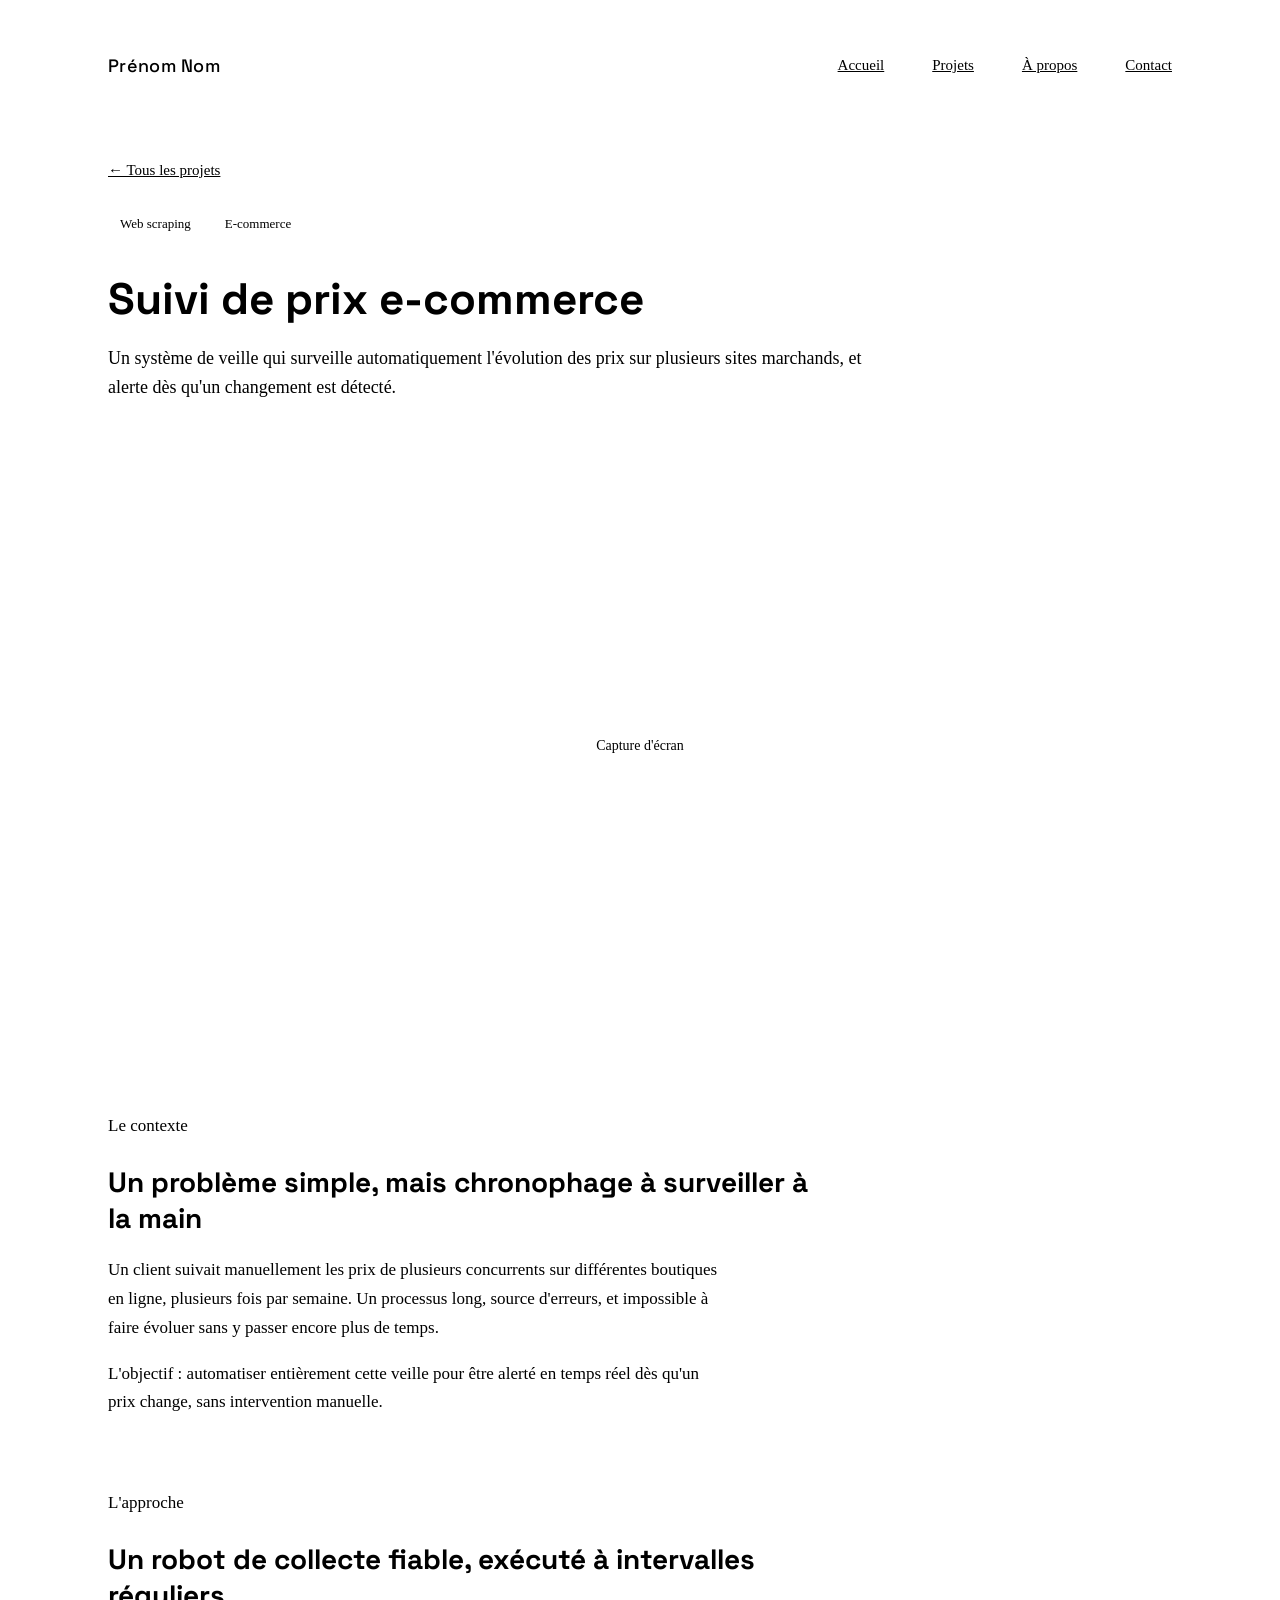
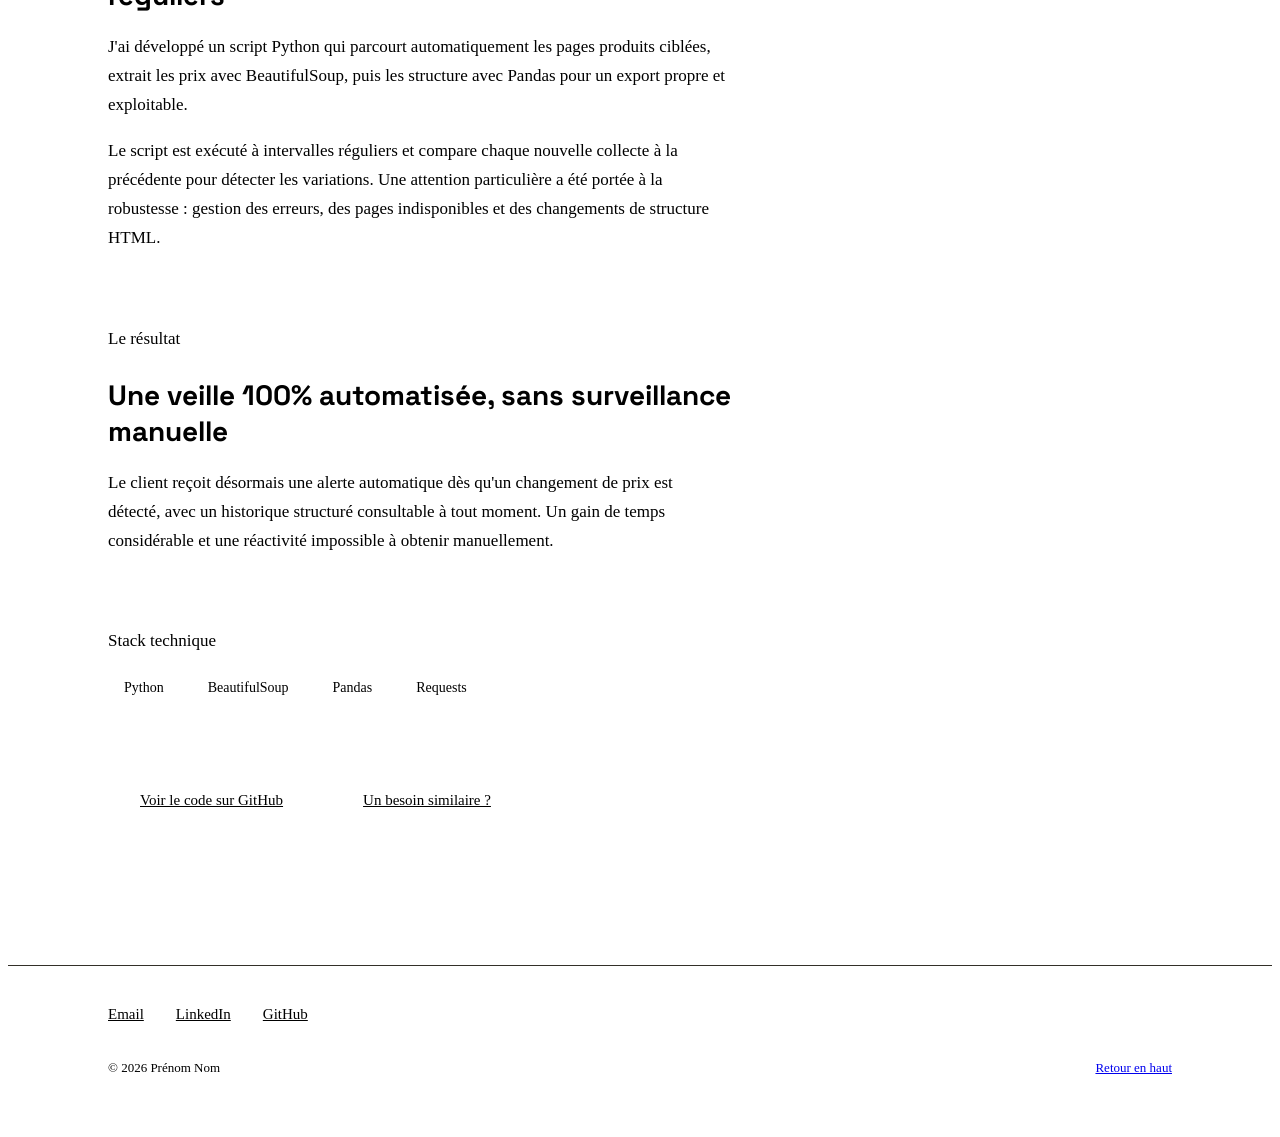
==== project1.html @ 917ceae1 "first commit" ====
<!DOCTYPE html>
<html lang="fr">
<head>
<meta charset="UTF-8">
<meta name="viewport" content="width=device-width, initial-scale=1.0">

<title>Suivi de prix e-commerce — Portfolio</title>

<link rel="preconnect" href="https://fonts.googleapis.com">
<link rel="preconnect" href="https://fonts.gstatic.com" crossorigin>

<link
  href="https://fonts.googleapis.com/css2?family=Space+Grotesk:wght@400;500;700&family=Inter:wght@400;500&display=swap"
  rel="stylesheet"
>

<link rel="stylesheet" href="css/global.css">
<link rel="stylesheet" href="css/project.css">
</head>

<body>

  <header id="top">

    <div class="logo">Prénom Nom</div>

    <nav>
      <ul>
        <li><a href="index.html">Accueil</a></li>

        <li>
          <a href="projects.html" class="active">
            Projets
          </a>
        </li>

        <li>
          <a href="index.html#a-propos">
            À propos
          </a>
        </li>

        <li>
          <a href="index.html#contact">
            Contact
          </a>
        </li>
      </ul>
    </nav>

  </header>

  <a href="projects.html" class="back-link">
    ← Tous les projets
  </a>

  <section class="project-hero">

    <div class="project-tags">
      <span>Web scraping</span>
      <span>E-commerce</span>
    </div>

    <h1>Suivi de prix e-commerce</h1>

    <p class="project-hero-summary">
      Un système de veille qui surveille automatiquement l'évolution des prix
      sur plusieurs sites marchands, et alerte dès qu'un changement est détecté.
    </p>

  </section>

  <div class="photo-frame project-main-photo">
    <img
      src="assets/projet-1-large.jpg"
      alt="Capture d'écran du projet Suivi de prix e-commerce"
    >
    <span>Capture d'écran</span>
  </div>

  <div class="project-content">

    <div class="content-block">

      <p class="content-label">Le contexte</p>

      <h2>
        Un problème simple, mais chronophage à surveiller à la main
      </h2>

      <p>
        Un client suivait manuellement les prix de plusieurs concurrents sur
        différentes boutiques en ligne, plusieurs fois par semaine. Un processus
        long, source d'erreurs, et impossible à faire évoluer sans y passer
        encore plus de temps.
      </p>

      <p>
        L'objectif : automatiser entièrement cette veille pour être alerté en
        temps réel dès qu'un prix change, sans intervention manuelle.
      </p>

    </div>

    <div class="content-block">

      <p class="content-label">L'approche</p>

      <h2>
        Un robot de collecte fiable, exécuté à intervalles réguliers
      </h2>

      <p>
        J'ai développé un script Python qui parcourt automatiquement les pages
        produits ciblées, extrait les prix avec BeautifulSoup, puis les
        structure avec Pandas pour un export propre et exploitable.
      </p>

      <p>
        Le script est exécuté à intervalles réguliers et compare chaque nouvelle
        collecte à la précédente pour détecter les variations. Une attention
        particulière a été portée à la robustesse : gestion des erreurs, des
        pages indisponibles et des changements de structure HTML.
      </p>

    </div>

    <div class="content-block">

      <p class="content-label">Le résultat</p>

      <h2>
        Une veille 100% automatisée, sans surveillance manuelle
      </h2>

      <p>
        Le client reçoit désormais une alerte automatique dès qu'un changement
        de prix est détecté, avec un historique structuré consultable à tout
        moment. Un gain de temps considérable et une réactivité impossible à
        obtenir manuellement.
      </p>

    </div>

    <div class="content-block">

      <p class="content-label">Stack technique</p>

      <div class="project-stack-list">
        <span>Python</span>
        <span>BeautifulSoup</span>
        <span>Pandas</span>
        <span>Requests</span>
      </div>

    </div>

  </div>

  <div class="project-links">

    <a href="#" class="btn-primary">
      Voir le code sur GitHub
    </a>

    <a href="index.html#contact" class="btn-secondary">
      Un besoin similaire ?
    </a>

  </div>

  <footer class="footer">

    <div class="footer-links">

      <a href="mailto:contact@exemple.com">
        Email
      </a>

      <a
        href="https://linkedin.com/in/votre-profil"
        target="_blank"
        rel="noopener"
      >
        LinkedIn
      </a>

      <a
        href="https://github.com/votre-profil"
        target="_blank"
        rel="noopener"
      >
        GitHub
      </a>

    </div>

    <div class="footer-bottom">
      <p>© 2026 Prénom Nom</p>
      <a href="#top">Retour en haut</a>
    </div>

  </footer>

</body>
</html>
---- css/global.css ----
/* ---------- HEADER ---------- */

header {
  background-color: var(--black);
  display: flex;
  justify-content: space-between;
  align-items: center;
  padding: 32px 100px;
}

.logo {
  font-family: 'Space Grotesk', sans-serif;
  font-size: 18px;
  font-weight: 500;
  color: var(--beige);
  letter-spacing: 0.3px;
}

nav ul {
  display: flex;
  list-style: none;
  gap: 48px;
}

nav a {
  font-size: 15px;
  font-weight: 500;
  color: var(--beige-line);
}

nav a:hover {
  color: var(--gold);
}


/* ---------- HERO ---------- */

.hero {
  display: grid;
  grid-template-columns: 1.2fr 1fr;
  align-items: center;
  gap: 60px;
  min-height: 82vh;
  padding: 0 100px;
}

.hero-intro {
  font-size: 16px;
  font-weight: 500;
  color: var(--gold-dark);
  margin-bottom: 24px;
}

.hero-title {
  font-family: 'Space Grotesk', sans-serif;
  font-size: 58px;
  font-weight: 700;
  line-height: 1.1;
  color: var(--black);
  margin-bottom: 28px;
}

.hero-subtitle {
  font-size: 18px;
  line-height: 1.6;
  color: var(--charcoal);
  max-width: 480px;
  margin-bottom: 40px;
}

.hero-cta {
  display: inline-block;
  font-size: 15px;
  font-weight: 500;
  color: var(--white);
  background-color: var(--black);
  padding: 16px 32px;
  border-radius: 3px;
}

.hero-cta:hover {
  background-color: var(--gold-dark);
}

.photo-frame {
  position: relative;
  aspect-ratio: 4 / 5;
  border: 1px solid var(--black);
  background-color: var(--white);
  background-image:
    radial-gradient(var(--beige-line) 1px, transparent 1px);
  background-size: 14px 14px;
  display: flex;
  align-items: center;
  justify-content: center;
}

.photo-frame::after {
  content: "";
  position: absolute;
  top: -8px;
  right: -8px;
  width: 28px;
  height: 28px;
  background-color: var(--gold);
}

.photo-frame span {
  font-size: 14px;
  color: var(--charcoal);
  background-color: var(--beige);
  padding: 6px 14px;
  border: 1px solid var(--beige-line);
}

.photo-frame img {
  width: 100%;
  height: 100%;
  object-fit: cover;
  display: none;
}

.photo-frame.has-photo img {
  display: block;
}

.photo-frame.has-photo span {
  display: none;
}

.hero .photo-frame {
  max-width: 380px;
}


/* ---------- PROJETS ---------- */

.projects {
  padding: 120px 100px;
  border-top: 1px solid var(--beige-line);
}

.projects-intro {
  font-size: 16px;
  font-weight: 500;
  color: var(--gold-dark);
  margin-bottom: 16px;
}

.projects-title {
  font-family: 'Space Grotesk', sans-serif;
  font-size: 36px;
  font-weight: 700;
  color: var(--black);
  max-width: 600px;
  line-height: 1.2;
  margin-bottom: 72px;
}

.project-item {
  display: grid;
  grid-template-columns: 1fr 2fr 1fr;
  gap: 40px;
  align-items: start;
  padding: 32px 0;
  border-top: 1px solid var(--beige-line);
}

.project-item:last-child {
  border-bottom: 1px solid var(--beige-line);
}

.project-name {
  font-family: 'Space Grotesk', sans-serif;
  font-size: 22px;
  font-weight: 500;
  color: var(--black);
}

.project-description {
  font-size: 16px;
  line-height: 1.6;
  color: var(--charcoal);
  max-width: 480px;
}

.project-stack {
  font-size: 14px;
  color: var(--charcoal);
  margin-top: 12px;
}

.project-link {
  font-size: 15px;
  font-weight: 500;
  color: var(--gold-dark);
  border-bottom: 1px solid var(--gold-dark);
  padding-bottom: 4px;
  justify-self: end;
  white-space: nowrap;
}

.project-link:hover {
  color: var(--black);
  border-color: var(--black);
}

.projects-all-link {
  margin-top: 48px;
}


/* ---------- À PROPOS ---------- */

.about {
  padding: 120px 100px;
  border-top: 1px solid var(--beige-line);
  display: grid;
  grid-template-columns: 220px 1fr;
  gap: 64px;
}

.about .photo-frame {
  width: 200px;
  height: 200px;
  aspect-ratio: auto;
}

.about-intro {
  font-size: 16px;
  font-weight: 500;
  color: var(--gold-dark);
  margin-bottom: 16px;
}

.about-title {
  font-family: 'Space Grotesk', sans-serif;
  font-size: 36px;
  font-weight: 700;
  color: var(--black);
  max-width: 600px;
  line-height: 1.2;
  margin-bottom: 32px;
}

.about-text {
  font-size: 18px;
  line-height: 1.6;
  color: var(--charcoal);
  max-width: 560px;
  margin-bottom: 40px;
}

.about-example {
  max-width: 560px;
  padding: 24px 28px;
  background-color: var(--white);
  border-left: 3px solid var(--gold);
  font-size: 16px;
  line-height: 1.6;
  color: var(--black);
  margin-bottom: 56px;
}

.about-services-label {
  font-size: 15px;
  font-weight: 500;
  color: var(--black);
  margin-bottom: 20px;
}

.about-services {
  list-style: none;
  max-width: 560px;
  margin-bottom: 0;
}

.about-services li {
  font-size: 16px;
  line-height: 1.6;
  color: var(--charcoal);
  padding: 14px 0;
  border-top: 1px solid var(--beige-line);
}

.about-services li:last-child {
  border-bottom: 1px solid var(--beige-line);
}


/* ---------- STACK TECHNIQUE ---------- */

.stack {
  padding: 120px 100px;
  border-top: 1px solid var(--beige-line);
}

.stack-intro {
  font-size: 16px;
  font-weight: 500;
  color: var(--gold-dark);
  margin-bottom: 16px;
}

.stack-title {
  font-family: 'Space Grotesk', sans-serif;
  font-size: 36px;
  font-weight: 700;
  color: var(--black);
  max-width: 600px;
  line-height: 1.2;
  margin-bottom: 56px;
}

.stack-row {
  display: grid;
  grid-template-columns: 1fr 3fr;
  gap: 40px;
  padding: 24px 0;
  border-top: 1px solid var(--beige-line);
  max-width: 760px;
}

.stack-row:last-child {
  border-bottom: 1px solid var(--beige-line);
}

.stack-label {
  font-size: 15px;
  font-weight: 500;
  color: var(--black);
}

.stack-items {
  font-size: 15px;
  color: var(--charcoal);
}


/* ---------- CONTACT ---------- */

.contact {
  background-color: var(--black);
  padding: 120px 100px;
}

.contact-intro {
  font-size: 16px;
  font-weight: 500;
  color: var(--gold);
  margin-bottom: 16px;
}

.contact-title {
  font-family: 'Space Grotesk', sans-serif;
  font-size: 36px;
  font-weight: 700;
  line-height: 1.2;
  color: var(--white);
  max-width: 600px;
  margin-bottom: 24px;
}

.contact-subtitle {
  font-size: 18px;
  line-height: 1.6;
  color: var(--beige-line);
  max-width: 520px;
  margin-bottom: 64px;
}

.contact-body {
  display: grid;
  grid-template-columns: 1fr 1.4fr;
  gap: 80px;
}

.contact-info-label,
.contact-form-label {
  font-size: 15px;
  font-weight: 500;
  color: var(--white);
  margin-bottom: 24px;
}

.contact-info-list {
  list-style: none;
}

.contact-info-list li {
  padding: 20px 0;
  border-top: 1px solid #333029;
}

.contact-info-list li:last-child {
  border-bottom: 1px solid #333029;
}

.contact-info-list span {
  display: block;
  font-size: 13px;
  color: var(--beige-line);
  margin-bottom: 6px;
}

.contact-info-list a {
  font-size: 16px;
  color: var(--beige);
}

.contact-info-list a:hover {
  color: var(--gold);
}

.contact-form .field {
  margin-bottom: 28px;
}

.contact-form label {
  display: block;
  font-size: 13px;
  color: var(--beige-line);
  margin-bottom: 10px;
}

.contact-form input,
.contact-form textarea {
  width: 100%;
  background: transparent;
  border: none;
  border-bottom: 1px solid #333029;
  padding: 10px 0;
  font-family: 'Inter', sans-serif;
  font-size: 16px;
  color: var(--beige);
}

.contact-form input:focus,
.contact-form textarea:focus {
  outline: none;
  border-bottom-color: var(--gold);
}

.contact-form textarea {
  resize: vertical;
  min-height: 120px;
}

.contact-form button {
  font-family: 'Inter', sans-serif;
  font-size: 15px;
  font-weight: 500;
  color: var(--black);
  background-color: var(--gold);
  border: none;
  border-radius: 3px;
  padding: 14px 32px;
  cursor: pointer;
}

.contact-form button:hover {
  background-color: var(--white);
}


/* ---------- FOOTER ---------- */

.footer {
  background-color: var(--black);
  padding: 40px 100px;
  border-top: 1px solid #333029;
}

.footer-links {
  display: flex;
  gap: 32px;
  margin-bottom: 24px;
}

.footer-links a {
  font-size: 15px;
  font-weight: 500;
  color: var(--beige-line);
}

.footer-links a:hover {
  color: var(--gold);
}

.footer-bottom {
  display: flex;
  justify-content: space-between;
  align-items: center;
  font-size: 13px;
  color: var(--charcoal);
}

.footer-bottom a:hover {
  color: var(--gold);
}


/* ---------- RESPONSIVE ---------- */

@media (max-width: 768px) {

  header {
    flex-direction: column;
    align-items: flex-start;
    gap: 20px;
    padding: 28px 24px;
  }

  nav ul {
    gap: 24px;
    flex-wrap: wrap;
  }

  .hero {
    grid-template-columns: 1fr;
    padding: 60px 24px;
    min-height: auto;
    gap: 40px;
  }

  .hero .photo-frame {
    max-width: 100%;
    order: -1;
  }

  .hero-title {
    font-size: 36px;
  }

  .hero-subtitle {
    font-size: 16px;
  }

  .projects,
  .stack,
  .contact {
    padding: 60px 24px;
  }

  .about {
    padding: 60px 24px;
    grid-template-columns: 1fr;
    gap: 32px;
  }

  .about .photo-frame {
    width: 140px;
    height: 140px;
  }

  .projects-title,
  .about-title,
  .stack-title,
  .contact-title {
    font-size: 28px;
  }

  .project-item {
    grid-template-columns: 1fr;
    gap: 12px;
  }

  .project-link {
    justify-self: start;
  }

  .stack-row {
    grid-template-columns: 1fr;
    gap: 8px;
  }

  .contact-body {
    grid-template-columns: 1fr;
    gap: 56px;
  }

  .footer {
    padding: 40px 24px;
  }

  .footer-links {
    flex-wrap: wrap;
    gap: 20px;
  }

  .footer-bottom {
    flex-direction: column;
    align-items: flex-start;
    gap: 12px;
  }
}
---- css/project.css ----
/* ---------- HEADER ---------- */

header {
  background-color: var(--black);
  display: flex;
  justify-content: space-between;
  align-items: center;
  padding: 32px 100px;
}

.logo {
  font-family: 'Space Grotesk', sans-serif;
  font-size: 18px;
  font-weight: 500;
  color: var(--beige);
  letter-spacing: 0.3px;
}

nav ul {
  display: flex;
  list-style: none;
  gap: 48px;
}

nav a {
  font-size: 15px;
  font-weight: 500;
  color: var(--beige-line);
}

nav a:hover,
nav a.active {
  color: var(--gold);
}


/* ---------- FIL D'ARIANE ---------- */

.back-link {
  display: inline-block;
  padding: 40px 100px 0;
  font-size: 15px;
  font-weight: 500;
  color: var(--charcoal);
}

.back-link:hover {
  color: var(--gold-dark);
}


/* ---------- HERO PROJET ---------- */

.project-hero {
  padding: 32px 100px 60px;
  max-width: 760px;
}

.project-tags {
  display: flex;
  gap: 10px;
  margin-bottom: 20px;
}

.project-tags span {
  font-size: 13px;
  font-weight: 500;
  color: var(--gold-dark);
  border: 1px solid var(--beige-line);
  padding: 5px 12px;
  border-radius: 3px;
}

.project-hero h1 {
  font-family: 'Space Grotesk', sans-serif;
  font-size: 44px;
  font-weight: 700;
  line-height: 1.15;
  color: var(--black);
  margin-bottom: 20px;
}

.project-hero-summary {
  font-size: 18px;
  line-height: 1.6;
  color: var(--charcoal);
}


/* ---------- IMAGE PRINCIPALE ---------- */

.photo-frame {
  position: relative;
  border: 1px solid var(--black);
  background-color: var(--white);
  background-image:
    radial-gradient(var(--beige-line) 1px, transparent 1px);
  background-size: 14px 14px;
  display: flex;
  align-items: center;
  justify-content: center;
}

.photo-frame::after {
  content: "";
  position: absolute;
  top: -8px;
  right: -8px;
  width: 28px;
  height: 28px;
  background-color: var(--gold);
}

.photo-frame span {
  font-size: 14px;
  color: var(--charcoal);
  background-color: var(--beige);
  padding: 6px 14px;
  border: 1px solid var(--beige-line);
}

.photo-frame img {
  width: 100%;
  height: 100%;
  object-fit: cover;
  display: none;
}

.photo-frame.has-photo img {
  display: block;
}

.photo-frame.has-photo span {
  display: none;
}

.project-main-photo {
  aspect-ratio: 16 / 8;
  margin: 0 100px 100px;
}


/* ---------- CONTENU ---------- */

.project-content {
  max-width: 700px;
  padding: 0 100px;
}

.content-block {
  margin-bottom: 72px;
}

.content-label {
  font-size: 15px;
  font-weight: 500;
  color: var(--gold-dark);
  margin-bottom: 16px;
}

.content-block h2 {
  font-family: 'Space Grotesk', sans-serif;
  font-size: 28px;
  font-weight: 700;
  color: var(--black);
  margin-bottom: 20px;
}

.content-block p {
  font-size: 17px;
  line-height: 1.7;
  color: var(--charcoal);
  max-width: 620px;
}

.content-block p + p {
  margin-top: 16px;
}


/* ---------- STACK DU PROJET ---------- */

.project-stack-list {
  display: flex;
  flex-wrap: wrap;
  gap: 12px;
}

.project-stack-list span {
  font-size: 14px;
  color: var(--black);
  background-color: var(--white);
  border: 1px solid var(--beige-line);
  padding: 8px 16px;
  border-radius: 3px;
}


/* ---------- LIENS DU PROJET ---------- */

.project-links {
  display: flex;
  gap: 16px;
  padding: 0 100px 140px;
}

.btn-primary {
  display: inline-block;
  font-size: 15px;
  font-weight: 500;
  color: var(--white);
  background-color: var(--black);
  padding: 16px 32px;
  border-radius: 3px;
}

.btn-primary:hover {
  background-color: var(--gold-dark);
}

.btn-secondary {
  display: inline-block;
  font-size: 15px;
  font-weight: 500;
  color: var(--black);
  background-color: transparent;
  border: 1px solid var(--black);
  padding: 16px 32px;
  border-radius: 3px;
}

.btn-secondary:hover {
  border-color: var(--gold-dark);
  color: var(--gold-dark);
}


/* ---------- FOOTER ---------- */

.footer {
  background-color: var(--black);
  padding: 40px 100px;
  border-top: 1px solid #333029;
}

.footer-links {
  display: flex;
  gap: 32px;
  margin-bottom: 24px;
}

.footer-links a {
  font-size: 15px;
  font-weight: 500;
  color: var(--beige-line);
}

.footer-links a:hover {
  color: var(--gold);
}

.footer-bottom {
  display: flex;
  justify-content: space-between;
  align-items: center;
  font-size: 13px;
  color: var(--charcoal);
}

.footer-bottom a:hover {
  color: var(--gold);
}


/* ---------- RESPONSIVE ---------- */

@media (max-width: 768px) {

  header {
    flex-direction: column;
    align-items: flex-start;
    gap: 20px;
    padding: 28px 24px;
  }

  nav ul {
    gap: 24px;
    flex-wrap: wrap;
  }

  .back-link {
    padding: 32px 24px 0;
  }

  .project-hero {
    padding: 24px 24px 40px;
  }

  .project-hero h1 {
    font-size: 30px;
  }

  .project-main-photo {
    margin: 0 24px 60px;
  }

  .project-content {
    padding: 0 24px;
  }

  .content-block {
    margin-bottom: 48px;
  }

  .project-links {
    padding: 0 24px 80px;
    flex-direction: column;
  }

  .footer {
    padding: 40px 24px;
  }

  .footer-links {
    flex-wrap: wrap;
    gap: 20px;
  }

  .footer-bottom {
    flex-direction: column;
    align-items: flex-start;
    gap: 12px;
  }
}
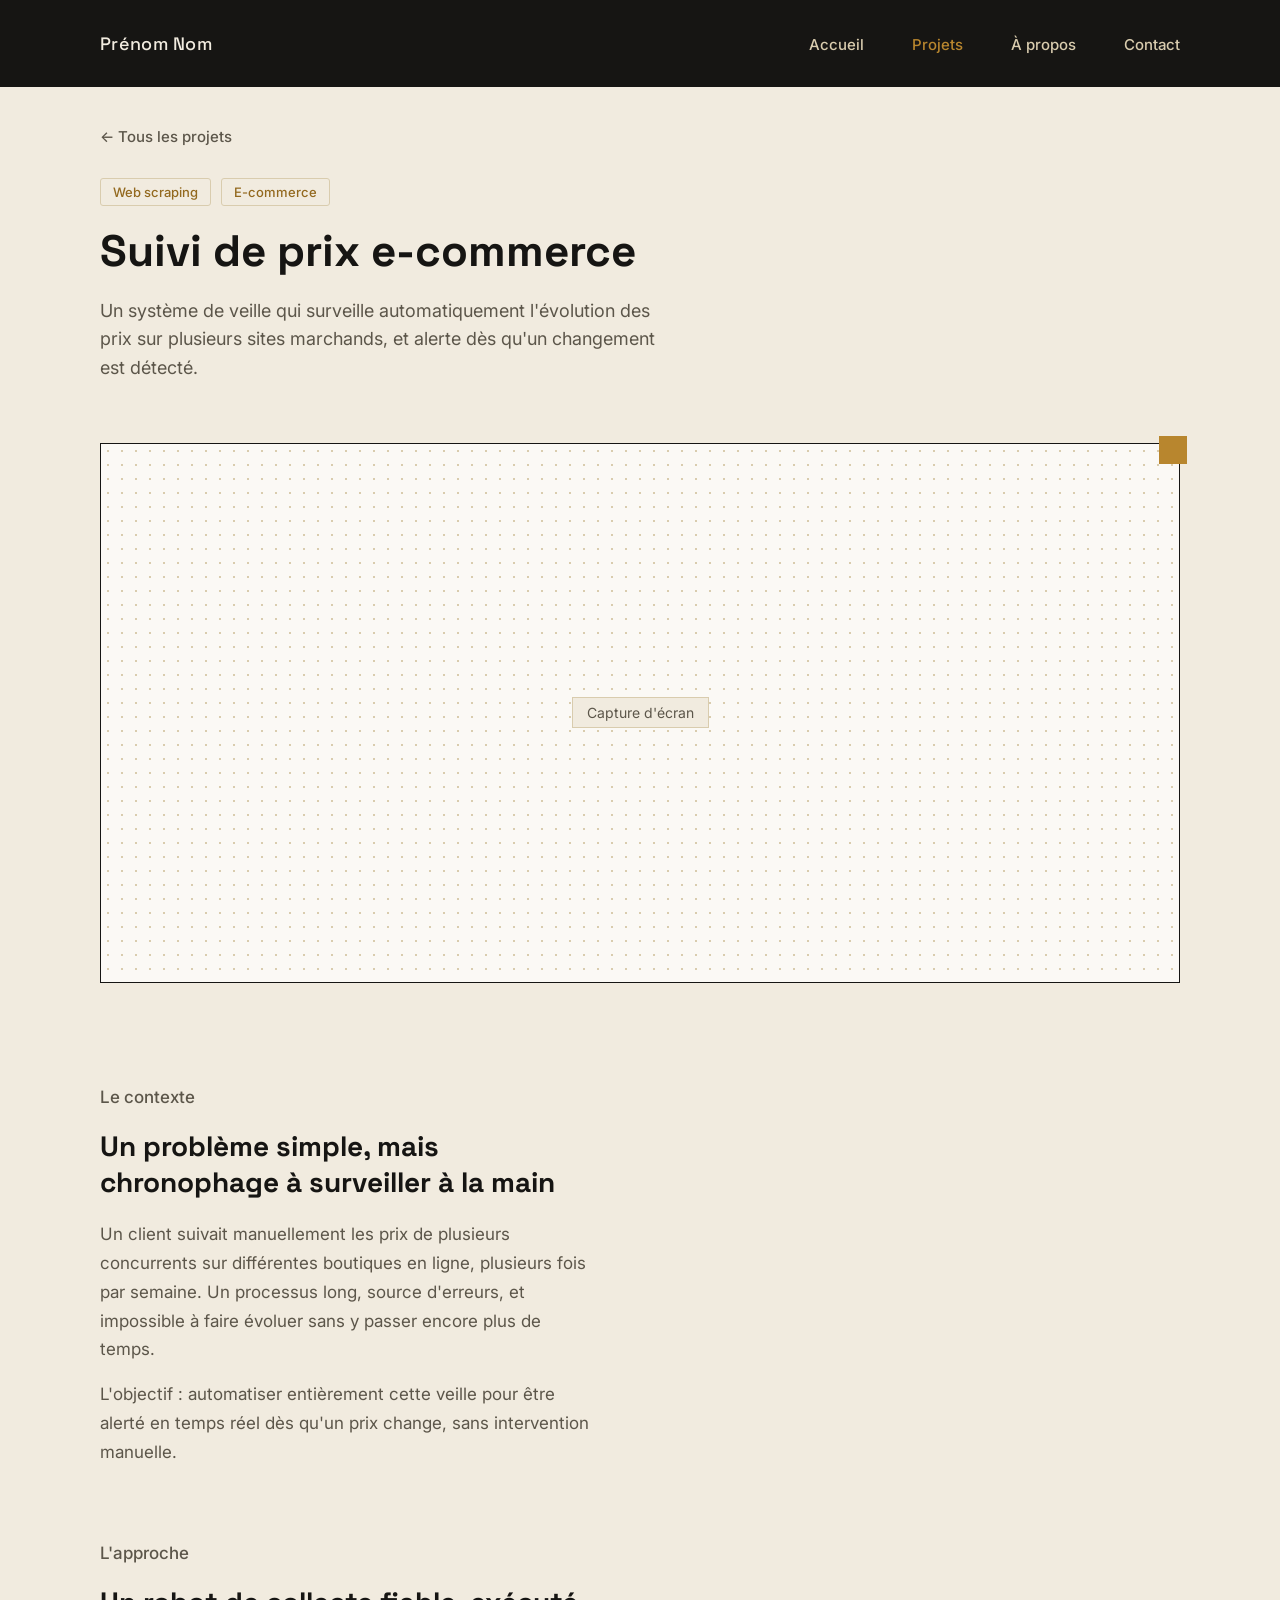
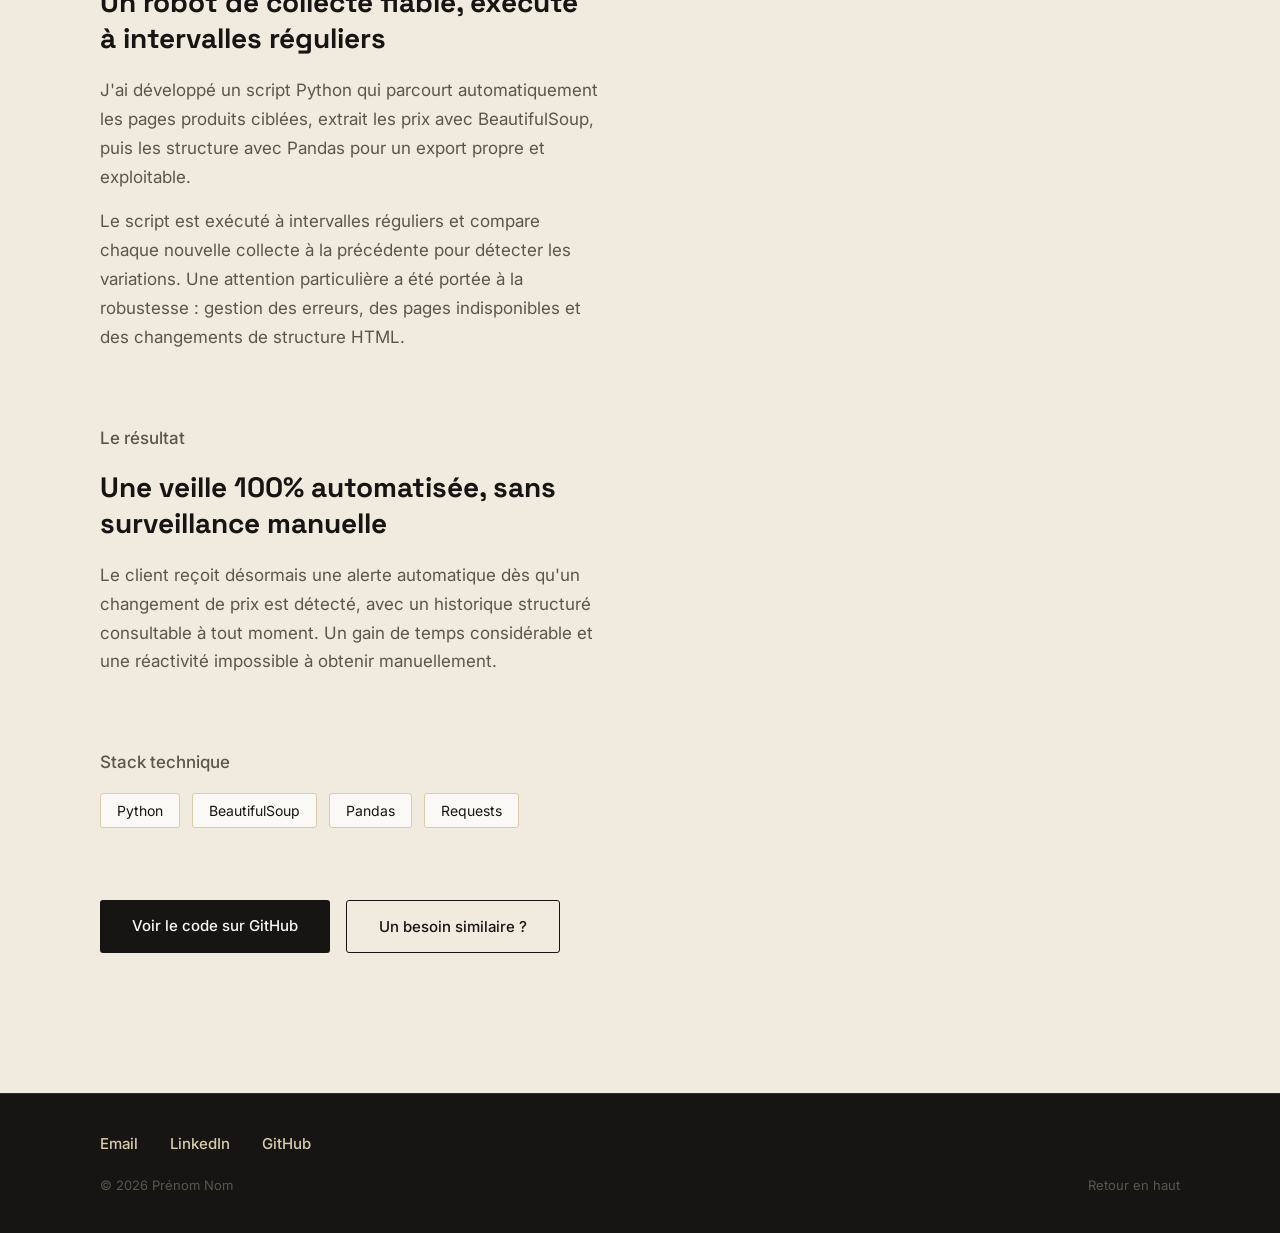
==== commit 22d4224c: "maj" ====
--- a/project1.html
+++ b/project1.html
@@ -3,203 +3,117 @@
 <head>
 <meta charset="UTF-8">
 <meta name="viewport" content="width=device-width, initial-scale=1.0">
-
 <title>Suivi de prix e-commerce — Portfolio</title>
-
 <link rel="preconnect" href="https://fonts.googleapis.com">
 <link rel="preconnect" href="https://fonts.gstatic.com" crossorigin>
-
-<link
-  href="https://fonts.googleapis.com/css2?family=Space+Grotesk:wght@400;500;700&family=Inter:wght@400;500&display=swap"
-  rel="stylesheet"
->
-
-<link rel="stylesheet" href="css/global.css">
-<link rel="stylesheet" href="css/project.css">
+<link href="https://fonts.googleapis.com/css2?family=Space+Grotesk:wght@400;500;700&family=Inter:wght@400;500&display=swap" rel="stylesheet">
+<link rel="stylesheet" href="style.css">
 </head>
-
 <body>
 
   <header id="top">
-
     <div class="logo">Prénom Nom</div>
-
     <nav>
       <ul>
         <li><a href="index.html">Accueil</a></li>
-
-        <li>
-          <a href="projects.html" class="active">
-            Projets
-          </a>
-        </li>
-
-        <li>
-          <a href="index.html#a-propos">
-            À propos
-          </a>
-        </li>
-
-        <li>
-          <a href="index.html#contact">
-            Contact
-          </a>
-        </li>
+        <li><a href="projects.html" class="active">Projets</a></li>
+        <li><a href="index.html#a-propos">À propos</a></li>
+        <li><a href="index.html#contact">Contact</a></li>
       </ul>
     </nav>
-
   </header>
 
-  <a href="projects.html" class="back-link">
-    ← Tous les projets
-  </a>
+  <a href="projects.html" class="back-link">← Tous les projets</a>
 
   <section class="project-hero">
-
     <div class="project-tags">
       <span>Web scraping</span>
       <span>E-commerce</span>
     </div>
-
     <h1>Suivi de prix e-commerce</h1>
-
     <p class="project-hero-summary">
       Un système de veille qui surveille automatiquement l'évolution des prix
       sur plusieurs sites marchands, et alerte dès qu'un changement est détecté.
     </p>
-
   </section>
 
+  <!-- Remplacer par <img src="assets/projet-1-large.jpg" alt="..."> et ajouter la classe "has-photo" -->
   <div class="photo-frame project-main-photo">
-    <img
-      src="assets/projet-1-large.jpg"
-      alt="Capture d'écran du projet Suivi de prix e-commerce"
-    >
+    <img src="assets/projet-1-large.jpg" alt="Capture d'écran du projet Suivi de prix e-commerce">
     <span>Capture d'écran</span>
   </div>
 
   <div class="project-content">
 
     <div class="content-block">
-
       <p class="content-label">Le contexte</p>
-
-      <h2>
-        Un problème simple, mais chronophage à surveiller à la main
-      </h2>
-
+      <h2>Un problème simple, mais chronophage à surveiller à la main</h2>
       <p>
         Un client suivait manuellement les prix de plusieurs concurrents sur
         différentes boutiques en ligne, plusieurs fois par semaine. Un processus
         long, source d'erreurs, et impossible à faire évoluer sans y passer
         encore plus de temps.
       </p>
-
       <p>
         L'objectif : automatiser entièrement cette veille pour être alerté en
         temps réel dès qu'un prix change, sans intervention manuelle.
       </p>
-
     </div>
 
     <div class="content-block">
-
       <p class="content-label">L'approche</p>
-
-      <h2>
-        Un robot de collecte fiable, exécuté à intervalles réguliers
-      </h2>
-
+      <h2>Un robot de collecte fiable, exécuté à intervalles réguliers</h2>
       <p>
         J'ai développé un script Python qui parcourt automatiquement les pages
         produits ciblées, extrait les prix avec BeautifulSoup, puis les
         structure avec Pandas pour un export propre et exploitable.
       </p>
-
       <p>
         Le script est exécuté à intervalles réguliers et compare chaque nouvelle
         collecte à la précédente pour détecter les variations. Une attention
         particulière a été portée à la robustesse : gestion des erreurs, des
         pages indisponibles et des changements de structure HTML.
       </p>
-
     </div>
 
     <div class="content-block">
-
       <p class="content-label">Le résultat</p>
-
-      <h2>
-        Une veille 100% automatisée, sans surveillance manuelle
-      </h2>
-
+      <h2>Une veille 100% automatisée, sans surveillance manuelle</h2>
       <p>
         Le client reçoit désormais une alerte automatique dès qu'un changement
         de prix est détecté, avec un historique structuré consultable à tout
         moment. Un gain de temps considérable et une réactivité impossible à
         obtenir manuellement.
       </p>
-
     </div>
 
     <div class="content-block">
-
       <p class="content-label">Stack technique</p>
-
       <div class="project-stack-list">
         <span>Python</span>
         <span>BeautifulSoup</span>
         <span>Pandas</span>
         <span>Requests</span>
       </div>
-
     </div>
 
   </div>
 
   <div class="project-links">
-
-    <a href="#" class="btn-primary">
-      Voir le code sur GitHub
-    </a>
-
-    <a href="index.html#contact" class="btn-secondary">
-      Un besoin similaire ?
-    </a>
-
+    <a href="#" class="btn-primary">Voir le code sur GitHub</a>
+    <a href="index.html#contact" class="btn-secondary">Un besoin similaire ?</a>
   </div>
 
   <footer class="footer">
-
     <div class="footer-links">
-
-      <a href="mailto:contact@exemple.com">
-        Email
-      </a>
-
-      <a
-        href="https://linkedin.com/in/votre-profil"
-        target="_blank"
-        rel="noopener"
-      >
-        LinkedIn
-      </a>
-
-      <a
-        href="https://github.com/votre-profil"
-        target="_blank"
-        rel="noopener"
-      >
-        GitHub
-      </a>
-
+      <a href="mailto:contact@exemple.com">Email</a>
+      <a href="https://linkedin.com/in/votre-profil" target="_blank" rel="noopener">LinkedIn</a>
+      <a href="https://github.com/votre-profil" target="_blank" rel="noopener">GitHub</a>
     </div>
-
     <div class="footer-bottom">
       <p>© 2026 Prénom Nom</p>
       <a href="#top">Retour en haut</a>
     </div>
-
   </footer>
 
 </body>
--- a/style.css
+++ b/style.css
@@ -0,0 +1,805 @@
+:root {
+  /* 60% — fond dominant */
+  --beige: #F1EBDF;
+  --beige-line: #D9CCAE;
+
+  /* 30% — structure / texte fort */
+  --black: #161513;
+  --charcoal: #5C564A;
+
+  /* 10% — accent */
+  --gold: #B8862E;
+  --gold-dark: #93691F;
+
+  --white: #FBF9F5;
+}
+
+* {
+  margin: 0;
+  padding: 0;
+  box-sizing: border-box;
+}
+
+html, body {
+  height: 100%;
+}
+
+body {
+  background-color: var(--beige);
+  color: var(--black);
+  font-family: 'Inter', sans-serif;
+}
+
+a {
+  color: inherit;
+  text-decoration: none;
+}
+
+/* ---------- HEADER (bloc noir — 30%) ---------- */
+
+header {
+  background-color: var(--black);
+  display: flex;
+  justify-content: space-between;
+  align-items: center;
+  padding: 32px 100px;
+}
+
+.logo {
+  font-family: 'Space Grotesk', sans-serif;
+  font-size: 18px;
+  font-weight: 500;
+  color: var(--beige);
+  letter-spacing: 0.3px;
+}
+
+nav ul {
+  display: flex;
+  list-style: none;
+  gap: 48px;
+}
+
+nav a {
+  font-size: 15px;
+  font-weight: 500;
+  color: var(--beige-line);
+}
+
+nav a:hover,
+nav a.active {
+  color: var(--gold);
+}
+
+/* ---------- HERO (page d'accueil) ---------- */
+
+.hero {
+  display: grid;
+  grid-template-columns: 1.2fr 1fr;
+  align-items: center;
+  gap: 60px;
+  min-height: 82vh;
+  padding: 0 100px;
+}
+
+.hero-intro {
+  font-size: 16px;
+  font-weight: 500;
+  color: var(--gold-dark);
+  margin-bottom: 24px;
+}
+
+.hero-title {
+  font-family: 'Space Grotesk', sans-serif;
+  font-size: 58px;
+  font-weight: 700;
+  line-height: 1.1;
+  color: var(--black);
+  margin-bottom: 28px;
+}
+
+.hero-subtitle {
+  font-size: 18px;
+  line-height: 1.6;
+  color: var(--charcoal);
+  max-width: 480px;
+  margin-bottom: 40px;
+}
+
+.hero-cta {
+  display: inline-block;
+  font-size: 15px;
+  font-weight: 500;
+  color: var(--white);
+  background-color: var(--black);
+  padding: 16px 32px;
+  border-radius: 3px;
+}
+
+.hero-cta:hover {
+  background-color: var(--gold-dark);
+}
+
+/* ---------- CADRE PHOTO (partagé) ---------- */
+
+.photo-frame {
+  position: relative;
+  aspect-ratio: 4 / 5;
+  border: 1px solid var(--black);
+  background-color: var(--white);
+  background-image: radial-gradient(var(--beige-line) 1px, transparent 1px);
+  background-size: 14px 14px;
+  display: flex;
+  align-items: center;
+  justify-content: center;
+}
+
+.photo-frame::after {
+  content: "";
+  position: absolute;
+  top: -8px;
+  right: -8px;
+  width: 28px;
+  height: 28px;
+  background-color: var(--gold);
+}
+
+.photo-frame span {
+  font-size: 14px;
+  color: var(--charcoal);
+  background-color: var(--beige);
+  padding: 6px 14px;
+  border: 1px solid var(--beige-line);
+}
+
+.photo-frame img {
+  width: 100%;
+  height: 100%;
+  object-fit: cover;
+  display: none;
+}
+
+.photo-frame.has-photo img {
+  display: block;
+}
+
+.photo-frame.has-photo span {
+  display: none;
+}
+
+.hero .photo-frame {
+  max-width: 380px;
+}
+
+/* ---------- PROJETS (aperçu sur la home) ---------- */
+
+.projects {
+  padding: 120px 100px;
+  border-top: 1px solid var(--beige-line);
+}
+
+.projects-intro {
+  font-size: 16px;
+  font-weight: 500;
+  color: var(--gold-dark);
+  margin-bottom: 16px;
+}
+
+.projects-title {
+  font-family: 'Space Grotesk', sans-serif;
+  font-size: 36px;
+  font-weight: 700;
+  color: var(--black);
+  max-width: 600px;
+  line-height: 1.2;
+  margin-bottom: 72px;
+}
+
+.project-item {
+  display: grid;
+  grid-template-columns: 1fr 2fr 1fr;
+  gap: 40px;
+  align-items: start;
+  padding: 32px 0;
+  border-top: 1px solid var(--beige-line);
+}
+
+.project-item:last-child {
+  border-bottom: 1px solid var(--beige-line);
+}
+
+.project-name {
+  font-family: 'Space Grotesk', sans-serif;
+  font-size: 22px;
+  font-weight: 500;
+  color: var(--black);
+}
+
+.project-description {
+  font-size: 16px;
+  line-height: 1.6;
+  color: var(--charcoal);
+  max-width: 480px;
+}
+
+.project-stack {
+  font-size: 14px;
+  color: var(--charcoal);
+  margin-top: 12px;
+}
+
+.project-link {
+  font-size: 15px;
+  font-weight: 500;
+  color: var(--gold-dark);
+  border-bottom: 1px solid var(--gold-dark);
+  padding-bottom: 4px;
+  justify-self: end;
+  white-space: nowrap;
+}
+
+.project-link:hover {
+  color: var(--black);
+  border-color: var(--black);
+}
+
+/* ---------- À PROPOS ---------- */
+
+.about {
+  padding: 120px 100px;
+  border-top: 1px solid var(--beige-line);
+  display: grid;
+  grid-template-columns: 220px 1fr;
+  gap: 64px;
+}
+
+.about .photo-frame {
+  width: 200px;
+  height: 200px;
+  aspect-ratio: auto;
+}
+
+.about-intro {
+  font-size: 16px;
+  font-weight: 500;
+  color: var(--gold-dark);
+  margin-bottom: 16px;
+}
+
+.about-title {
+  font-family: 'Space Grotesk', sans-serif;
+  font-size: 36px;
+  font-weight: 700;
+  color: var(--black);
+  max-width: 600px;
+  line-height: 1.2;
+  margin-bottom: 32px;
+}
+
+.about-text {
+  font-size: 18px;
+  line-height: 1.6;
+  color: var(--charcoal);
+  max-width: 560px;
+  margin-bottom: 40px;
+}
+
+.about-example {
+  max-width: 560px;
+  padding: 24px 28px;
+  background-color: var(--white);
+  border-left: 3px solid var(--gold);
+  font-size: 16px;
+  line-height: 1.6;
+  color: var(--black);
+  margin-bottom: 56px;
+}
+
+.about-services-label {
+  font-size: 15px;
+  font-weight: 500;
+  color: var(--black);
+  margin-bottom: 20px;
+}
+
+.about-services {
+  list-style: none;
+  max-width: 560px;
+  margin-bottom: 0;
+}
+
+.about-services li {
+  font-size: 16px;
+  line-height: 1.6;
+  color: var(--charcoal);
+  padding: 14px 0;
+  border-top: 1px solid var(--beige-line);
+}
+
+.about-services li:last-child {
+  border-bottom: 1px solid var(--beige-line);
+}
+
+/* ---------- STACK TECHNIQUE ---------- */
+
+.stack {
+  padding: 120px 100px;
+  border-top: 1px solid var(--beige-line);
+}
+
+.stack-intro {
+  font-size: 16px;
+  font-weight: 500;
+  color: var(--gold-dark);
+  margin-bottom: 16px;
+}
+
+.stack-title {
+  font-family: 'Space Grotesk', sans-serif;
+  font-size: 36px;
+  font-weight: 700;
+  color: var(--black);
+  max-width: 600px;
+  line-height: 1.2;
+  margin-bottom: 56px;
+}
+
+.stack-row {
+  display: grid;
+  grid-template-columns: 1fr 3fr;
+  gap: 40px;
+  padding: 24px 0;
+  border-top: 1px solid var(--beige-line);
+  max-width: 760px;
+}
+
+.stack-row:last-child {
+  border-bottom: 1px solid var(--beige-line);
+}
+
+.stack-label {
+  font-size: 15px;
+  font-weight: 500;
+  color: var(--black);
+}
+
+.stack-items {
+  font-size: 15px;
+  color: var(--charcoal);
+}
+
+/* ---------- CONTACT (bloc noir — 30%) ---------- */
+
+.contact {
+  background-color: var(--black);
+  padding: 120px 100px;
+}
+
+.contact-intro {
+  font-size: 16px;
+  font-weight: 500;
+  color: var(--gold);
+  margin-bottom: 16px;
+}
+
+.contact-title {
+  font-family: 'Space Grotesk', sans-serif;
+  font-size: 36px;
+  font-weight: 700;
+  line-height: 1.2;
+  color: var(--white);
+  max-width: 600px;
+  margin-bottom: 24px;
+}
+
+.contact-subtitle {
+  font-size: 18px;
+  line-height: 1.6;
+  color: var(--beige-line);
+  max-width: 520px;
+  margin-bottom: 64px;
+}
+
+.contact-body {
+  display: grid;
+  grid-template-columns: 1fr 1.4fr;
+  gap: 80px;
+}
+
+.contact-info-label,
+.contact-form-label {
+  font-size: 15px;
+  font-weight: 500;
+  color: var(--white);
+  margin-bottom: 24px;
+}
+
+.contact-info-list {
+  list-style: none;
+}
+
+.contact-info-list li {
+  padding: 20px 0;
+  border-top: 1px solid #333029;
+}
+
+.contact-info-list li:last-child {
+  border-bottom: 1px solid #333029;
+}
+
+.contact-info-list span {
+  display: block;
+  font-size: 13px;
+  color: var(--beige-line);
+  margin-bottom: 6px;
+}
+
+.contact-info-list a {
+  font-size: 16px;
+  color: var(--beige);
+}
+
+.contact-info-list a:hover {
+  color: var(--gold);
+}
+
+.contact-form .field {
+  margin-bottom: 28px;
+}
+
+.contact-form label {
+  display: block;
+  font-size: 13px;
+  color: var(--beige-line);
+  margin-bottom: 10px;
+}
+
+.contact-form input,
+.contact-form textarea {
+  width: 100%;
+  background: transparent;
+  border: none;
+  border-bottom: 1px solid #333029;
+  padding: 10px 0;
+  font-family: 'Inter', sans-serif;
+  font-size: 16px;
+  color: var(--beige);
+}
+
+.contact-form input:focus,
+.contact-form textarea:focus {
+  outline: none;
+  border-bottom-color: var(--gold);
+}
+
+.contact-form textarea {
+  resize: vertical;
+  min-height: 120px;
+}
+
+.contact-form button {
+  font-family: 'Inter', sans-serif;
+  font-size: 15px;
+  font-weight: 500;
+  color: var(--black);
+  background-color: var(--gold);
+  border: none;
+  border-radius: 3px;
+  padding: 14px 32px;
+  cursor: pointer;
+}
+
+.contact-form button:hover {
+  background-color: var(--white);
+}
+
+/* ---------- FIL D'ARIANE (pages de détail projet) ---------- */
+
+.back-link {
+  display: inline-block;
+  padding: 40px 100px 0;
+  font-size: 15px;
+  font-weight: 500;
+  color: var(--charcoal);
+}
+
+.back-link:hover {
+  color: var(--gold-dark);
+}
+
+/* ---------- HERO PROJET (page de détail) ---------- */
+
+.project-hero {
+  padding: 32px 100px 60px;
+  max-width: 760px;
+}
+
+.project-tags {
+  display: flex;
+  gap: 10px;
+  margin-bottom: 20px;
+}
+
+.project-tags span {
+  font-size: 13px;
+  font-weight: 500;
+  color: var(--gold-dark);
+  border: 1px solid var(--beige-line);
+  padding: 5px 12px;
+  border-radius: 3px;
+}
+
+.project-hero h1 {
+  font-family: 'Space Grotesk', sans-serif;
+  font-size: 44px;
+  font-weight: 700;
+  line-height: 1.15;
+  color: var(--black);
+  margin-bottom: 20px;
+}
+
+.project-hero-summary {
+  font-size: 18px;
+  line-height: 1.6;
+  color: var(--charcoal);
+}
+
+.project-main-photo {
+  aspect-ratio: 16 / 8;
+  margin: 0 100px 100px;
+}
+
+/* ---------- CONTENU (page de détail projet) ---------- */
+
+.project-content {
+  max-width: 700px;
+  padding: 0 100px;
+}
+
+.content-block {
+  margin-bottom: 72px;
+}
+
+.content-label {
+  font-size: 15px;
+  font-weight: 500;
+  color: var(--gold-dark);
+  margin-bottom: 16px;
+}
+
+.content-block h2 {
+  font-family: 'Space Grotesk', sans-serif;
+  font-size: 28px;
+  font-weight: 700;
+  color: var(--black);
+  margin-bottom: 20px;
+}
+
+.content-block p {
+  font-size: 17px;
+  line-height: 1.7;
+  color: var(--charcoal);
+  max-width: 620px;
+}
+
+.content-block p + p {
+  margin-top: 16px;
+}
+
+.project-stack-list {
+  display: flex;
+  flex-wrap: wrap;
+  gap: 12px;
+}
+
+.project-stack-list span {
+  font-size: 14px;
+  color: var(--black);
+  background-color: var(--white);
+  border: 1px solid var(--beige-line);
+  padding: 8px 16px;
+  border-radius: 3px;
+}
+
+/* ---------- LIENS DE FIN DE PAGE (page de détail projet) ---------- */
+
+.project-links {
+  display: flex;
+  gap: 16px;
+  padding: 0 100px 140px;
+}
+
+.btn-primary {
+  display: inline-block;
+  font-size: 15px;
+  font-weight: 500;
+  color: var(--white);
+  background-color: var(--black);
+  padding: 16px 32px;
+  border-radius: 3px;
+}
+
+.btn-primary:hover {
+  background-color: var(--gold-dark);
+}
+
+.btn-secondary {
+  display: inline-block;
+  font-size: 15px;
+  font-weight: 500;
+  color: var(--black);
+  background-color: transparent;
+  border: 1px solid var(--black);
+  padding: 16px 32px;
+  border-radius: 3px;
+}
+
+.btn-secondary:hover {
+  border-color: var(--gold-dark);
+  color: var(--gold-dark);
+}
+
+/* ---------- FOOTER (bloc noir — 30%) ---------- */
+
+.footer {
+  background-color: var(--black);
+  padding: 40px 100px;
+  border-top: 1px solid #333029;
+}
+
+.footer-links {
+  display: flex;
+  gap: 32px;
+  margin-bottom: 24px;
+}
+
+.footer-links a {
+  font-size: 15px;
+  font-weight: 500;
+  color: var(--beige-line);
+}
+
+.footer-links a:hover {
+  color: var(--gold);
+}
+
+.footer-bottom {
+  display: flex;
+  justify-content: space-between;
+  align-items: center;
+  font-size: 13px;
+  color: var(--charcoal);
+}
+
+.footer-bottom a:hover {
+  color: var(--gold);
+}
+
+/* ---------- RESPONSIVE ---------- */
+
+@media (max-width: 768px) {
+
+  header {
+    flex-direction: column;
+    align-items: flex-start;
+    gap: 20px;
+    padding: 28px 24px;
+  }
+
+  nav ul {
+    gap: 24px;
+    flex-wrap: wrap;
+  }
+
+  /* Home */
+
+  .hero {
+    grid-template-columns: 1fr;
+    padding: 60px 24px;
+    min-height: auto;
+    gap: 40px;
+  }
+
+  .hero .photo-frame {
+    max-width: 100%;
+    order: -1;
+  }
+
+  .hero-title {
+    font-size: 36px;
+  }
+
+  .hero-subtitle {
+    font-size: 16px;
+  }
+
+  .projects,
+  .stack,
+  .contact {
+    padding: 60px 24px;
+  }
+
+  .about {
+    padding: 60px 24px;
+    grid-template-columns: 1fr;
+    gap: 32px;
+  }
+
+  .about .photo-frame {
+    width: 140px;
+    height: 140px;
+  }
+
+  .projects-title,
+  .about-title,
+  .stack-title,
+  .contact-title {
+    font-size: 28px;
+  }
+
+  .project-item {
+    grid-template-columns: 1fr;
+    gap: 12px;
+  }
+
+  .project-link {
+    justify-self: start;
+  }
+
+  .stack-row {
+    grid-template-columns: 1fr;
+    gap: 8px;
+  }
+
+  .contact-body {
+    grid-template-columns: 1fr;
+    gap: 56px;
+  }
+
+  /* Page de détail projet */
+
+  .back-link {
+    padding: 32px 24px 0;
+  }
+
+  .project-hero {
+    padding: 24px 24px 40px;
+  }
+
+  .project-hero h1 {
+    font-size: 30px;
+  }
+
+  .project-main-photo {
+    margin: 0 24px 60px;
+  }
+
+  .project-content {
+    padding: 0 24px;
+  }
+
+  .content-block {
+    margin-bottom: 48px;
+  }
+
+  .project-links {
+    padding: 0 24px 80px;
+    flex-direction: column;
+  }
+
+  /* Footer */
+
+  .footer {
+    padding: 40px 24px;
+  }
+
+  .footer-links {
+    flex-wrap: wrap;
+    gap: 20px;
+  }
+
+  .footer-bottom {
+    flex-direction: column;
+    align-items: flex-start;
+    gap: 12px;
+  }
+}
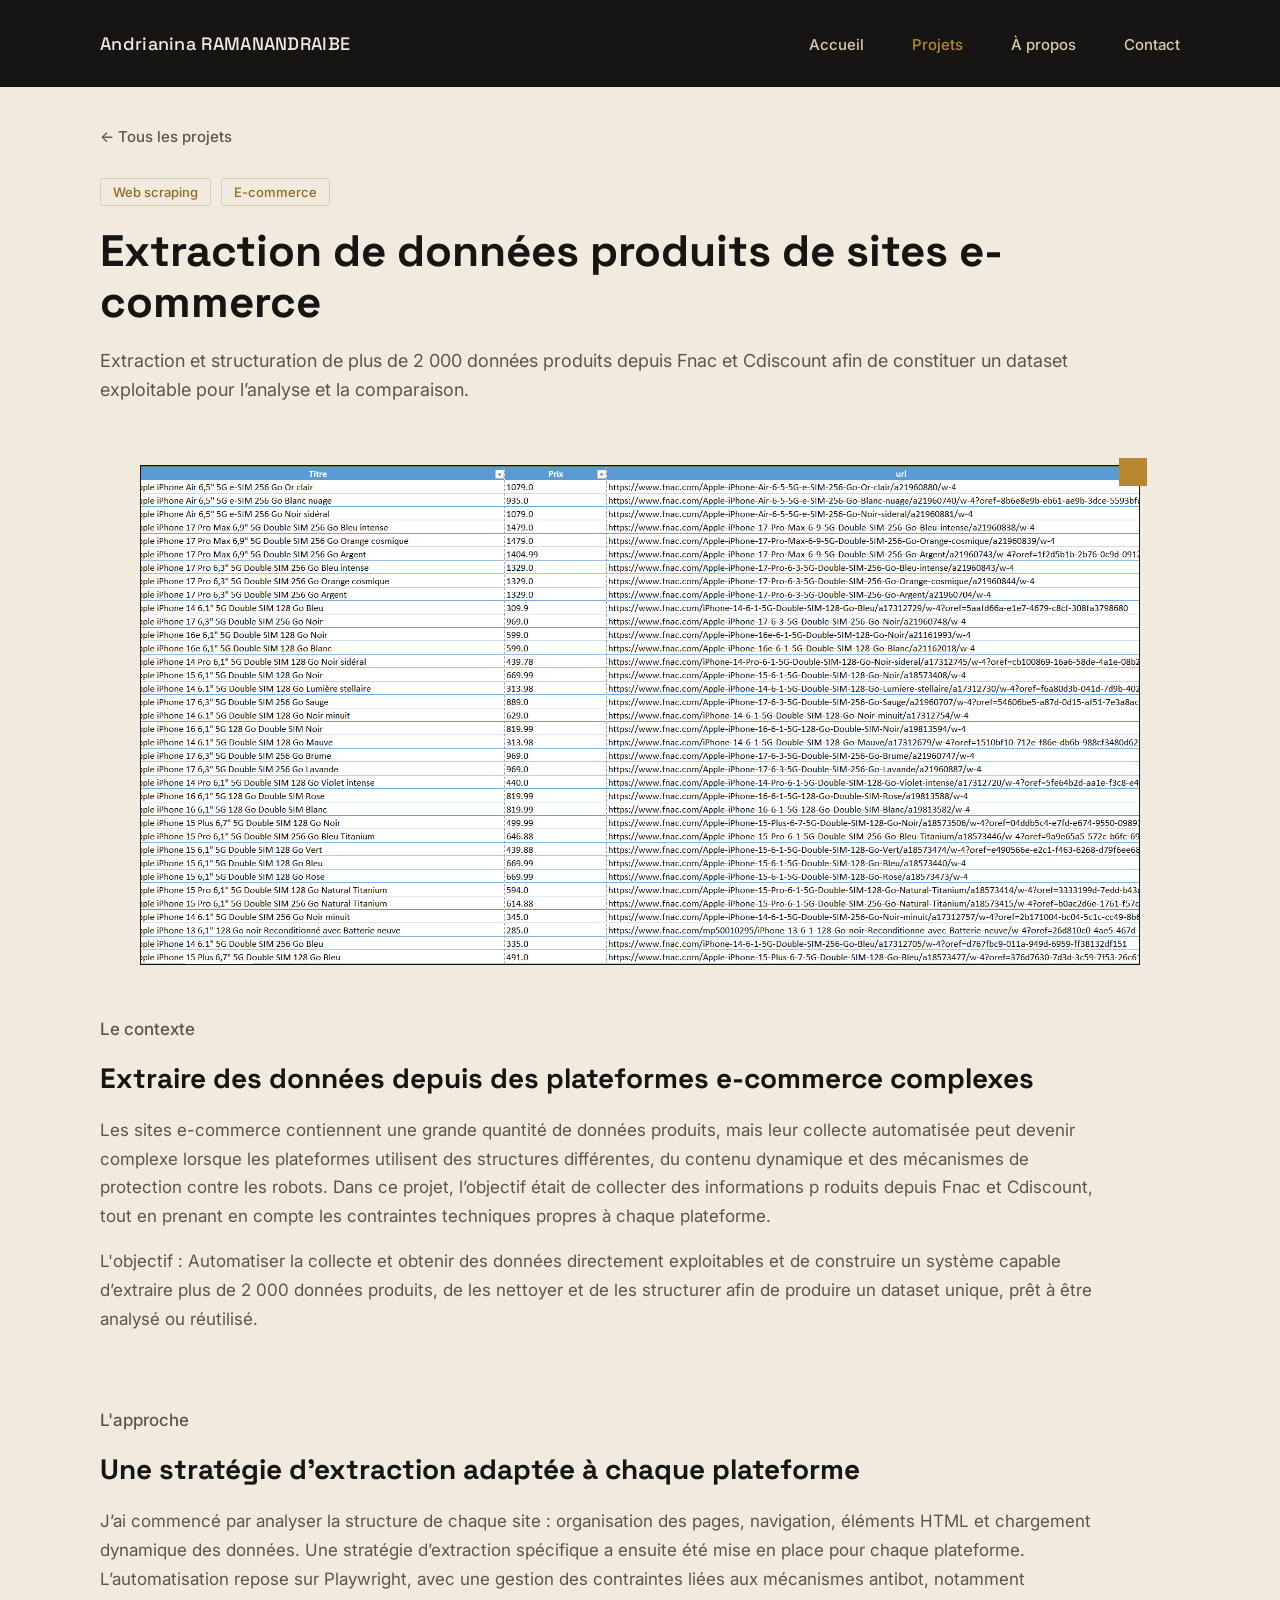
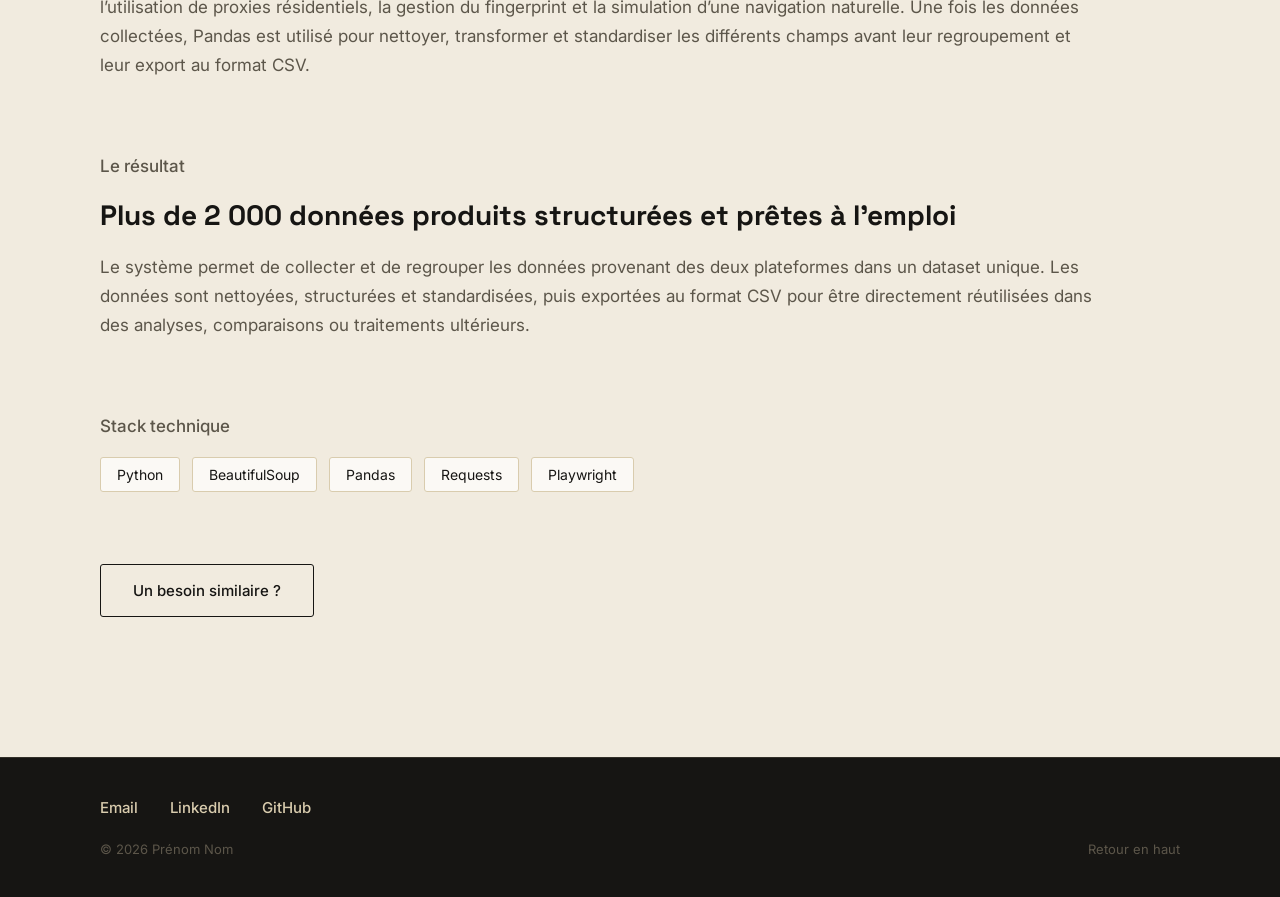
==== commit 357c692f: "Rempissage portfolio" ====
--- a/project1.html
+++ b/project1.html
@@ -10,9 +10,8 @@
 <link rel="stylesheet" href="style.css">
 </head>
 <body>
-
   <header id="top">
-    <div class="logo">Prénom Nom</div>
+    <div class="logo">Andrianina RAMANANDRAIBE</div>
     <nav>
       <ul>
         <li><a href="index.html">Accueil</a></li>
@@ -30,16 +29,16 @@
       <span>Web scraping</span>
       <span>E-commerce</span>
     </div>
-    <h1>Suivi de prix e-commerce</h1>
+    <h1>Extraction de données produits de sites e-commerce</h1>
     <p class="project-hero-summary">
-      Un système de veille qui surveille automatiquement l'évolution des prix
-      sur plusieurs sites marchands, et alerte dès qu'un changement est détecté.
+      Extraction et structuration de plus de 2 000 données produits depuis Fnac et Cdiscount 
+      afin de constituer un dataset exploitable pour l’analyse et la comparaison.
     </p>
   </section>
 
   <!-- Remplacer par <img src="assets/projet-1-large.jpg" alt="..."> et ajouter la classe "has-photo" -->
-  <div class="photo-frame project-main-photo">
-    <img src="assets/projet-1-large.jpg" alt="Capture d'écran du projet Suivi de prix e-commerce">
+  <div class="photo-frame project-main-photo has-photo">
+    <img src="assets/project1-img1.png" alt="Capture d'écran du projet Suivi de prix e-commerce">
     <span>Capture d'écran</span>
   </div>
 
@@ -47,43 +46,44 @@
 
     <div class="content-block">
       <p class="content-label">Le contexte</p>
-      <h2>Un problème simple, mais chronophage à surveiller à la main</h2>
+      <h2>Extraire des données depuis des plateformes e-commerce complexes</h2>
       <p>
-        Un client suivait manuellement les prix de plusieurs concurrents sur
-        différentes boutiques en ligne, plusieurs fois par semaine. Un processus
-        long, source d'erreurs, et impossible à faire évoluer sans y passer
-        encore plus de temps.
+       Les sites e-commerce contiennent une grande quantité de données produits, 
+       mais leur collecte automatisée peut devenir complexe lorsque les plateformes 
+       utilisent des structures différentes, du contenu dynamique 
+       et des mécanismes de protection contre les robots.
+       Dans ce projet, l’objectif était de collecter des informations p
+       roduits depuis Fnac et Cdiscount,
+       tout en prenant en compte les contraintes techniques propres à chaque plateforme.
       </p>
       <p>
-        L'objectif : automatiser entièrement cette veille pour être alerté en
-        temps réel dès qu'un prix change, sans intervention manuelle.
-      </p>
+      L'objectif : Automatiser la collecte et obtenir des données directement exploitables
+      et de construire un système capable d’extraire plus de 2 000 données produits, de les nettoyer 
+      et de les structurer afin de produire un dataset unique, prêt à être analysé ou réutilisé.
+    </p>
     </div>
 
     <div class="content-block">
       <p class="content-label">L'approche</p>
-      <h2>Un robot de collecte fiable, exécuté à intervalles réguliers</h2>
+      <h2>Une stratégie d'extraction adaptée à chaque plateforme</h2>
       <p>
-        J'ai développé un script Python qui parcourt automatiquement les pages
-        produits ciblées, extrait les prix avec BeautifulSoup, puis les
-        structure avec Pandas pour un export propre et exploitable.
-      </p>
-      <p>
-        Le script est exécuté à intervalles réguliers et compare chaque nouvelle
-        collecte à la précédente pour détecter les variations. Une attention
-        particulière a été portée à la robustesse : gestion des erreurs, des
-        pages indisponibles et des changements de structure HTML.
+        J’ai commencé par analyser la structure de chaque site : organisation des pages, navigation, éléments HTML et chargement dynamique des données.
+        Une stratégie d’extraction spécifique a ensuite été mise en place pour chaque plateforme.
+      <br>
+        L’automatisation repose sur Playwright, avec une gestion des contraintes liées aux mécanismes antibot, notamment l’utilisation de proxies résidentiels, la gestion du fingerprint et la simulation d’une navigation naturelle.
+        Une fois les données collectées, Pandas est utilisé pour nettoyer, transformer et standardiser les différents champs avant leur regroupement et leur export au format CSV.
+      </br>
       </p>
     </div>
 
     <div class="content-block">
       <p class="content-label">Le résultat</p>
-      <h2>Une veille 100% automatisée, sans surveillance manuelle</h2>
+      <h2>Plus de 2 000 données produits structurées et prêtes à l'emploi</h2>
       <p>
-        Le client reçoit désormais une alerte automatique dès qu'un changement
-        de prix est détecté, avec un historique structuré consultable à tout
-        moment. Un gain de temps considérable et une réactivité impossible à
-        obtenir manuellement.
+        Le système permet de collecter et de regrouper les données provenant 
+        des deux plateformes dans un dataset unique.
+        Les données sont nettoyées, structurées et standardisées, 
+        puis exportées au format CSV pour être directement réutilisées dans des analyses, comparaisons ou traitements ultérieurs.
       </p>
     </div>
 
@@ -94,13 +94,13 @@
         <span>BeautifulSoup</span>
         <span>Pandas</span>
         <span>Requests</span>
+        <span>Playwright</span>
       </div>
     </div>
 
   </div>
 
   <div class="project-links">
-    <a href="#" class="btn-primary">Voir le code sur GitHub</a>
     <a href="index.html#contact" class="btn-secondary">Un besoin similaire ?</a>
   </div>
 
--- a/style.css
+++ b/style.css
@@ -147,7 +147,7 @@
   font-size: 14px;
   color: var(--charcoal);
   background-color: var(--beige);
-  padding: 6px 14px;
+  padding: 14px 14px;
   border: 1px solid var(--beige-line);
 }
 
@@ -218,7 +218,7 @@
   font-size: 16px;
   line-height: 1.6;
   color: var(--charcoal);
-  max-width: 480px;
+  max-width: 800px;
 }
 
 .project-stack {
@@ -248,14 +248,16 @@
   padding: 120px 100px;
   border-top: 1px solid var(--beige-line);
   display: grid;
-  grid-template-columns: 220px 1fr;
-  gap: 64px;
+  grid-template-columns: 1fr 380px;
+  gap: 48px;                         
+  align-items: start;
 }
 
 .about .photo-frame {
-  width: 200px;
-  height: 200px;
+  width: 100%;
+  height: 300px;
   aspect-ratio: auto;
+  height: auto;
 }
 
 .about-intro {
@@ -270,7 +272,7 @@
   font-size: 36px;
   font-weight: 700;
   color: var(--black);
-  max-width: 600px;
+  max-width: 700px;
   line-height: 1.2;
   margin-bottom: 32px;
 }
@@ -279,31 +281,21 @@
   font-size: 18px;
   line-height: 1.6;
   color: var(--charcoal);
-  max-width: 560px;
-  margin-bottom: 40px;
-}
-
-.about-example {
-  max-width: 560px;
-  padding: 24px 28px;
-  background-color: var(--white);
-  border-left: 3px solid var(--gold);
-  font-size: 16px;
-  line-height: 1.6;
-  color: var(--black);
-  margin-bottom: 56px;
+  max-width: 760px;
+  margin-bottom: 16px;
 }
 
 .about-services-label {
   font-size: 15px;
   font-weight: 500;
   color: var(--black);
+  margin-top: 24px;
   margin-bottom: 20px;
 }
 
 .about-services {
   list-style: none;
-  max-width: 560px;
+  max-width: 760px;
   margin-bottom: 0;
 }
 
@@ -395,7 +387,7 @@
   font-size: 18px;
   line-height: 1.6;
   color: var(--beige-line);
-  max-width: 520px;
+  max-width: 800px;
   margin-bottom: 64px;
 }
 
@@ -510,7 +502,7 @@
 
 .project-hero {
   padding: 32px 100px 60px;
-  max-width: 760px;
+  max-width: 1200px;
 }
 
 .project-tags {
@@ -540,18 +532,20 @@
 .project-hero-summary {
   font-size: 18px;
   line-height: 1.6;
+  max-width: 1000px;
   color: var(--charcoal);
 }
 
 .project-main-photo {
   aspect-ratio: 16 / 8;
-  margin: 0 100px 100px;
+  margin: 0 auto 50px;
+  max-width: 1000px;
 }
 
 /* ---------- CONTENU (page de détail projet) ---------- */
 
 .project-content {
-  max-width: 700px;
+  max-width: 1200px;
   padding: 0 100px;
 }
 
@@ -563,6 +557,7 @@
   font-size: 15px;
   font-weight: 500;
   color: var(--gold-dark);
+  max-width: 1000px;
   margin-bottom: 16px;
 }
 
@@ -572,17 +567,37 @@
   font-weight: 700;
   color: var(--black);
   margin-bottom: 20px;
+  max-width: 1000px;
 }
 
 .content-block p {
   font-size: 17px;
   line-height: 1.7;
   color: var(--charcoal);
-  max-width: 620px;
 }
 
 .content-block p + p {
   margin-top: 16px;
+}
+
+.content-block ul {
+  list-style: disc;
+  padding-left: 20px;
+}
+
+.content-block p + ul {
+  margin-top: 16px;
+}
+
+.content-block li {
+  font-size: 17px;
+  line-height: 1.7;
+  color: var(--charcoal);
+  font-family: 'Inter', sans-serif;
+}
+
+.content-block li + li {
+  margin-top: 8px;
 }
 
 .project-stack-list {
@@ -709,7 +724,11 @@
   }
 
   .hero-subtitle {
-    font-size: 16px;
+    font-size: 16px; 
+    line-height: 1.6;
+    color: var(--charcoal);
+    max-width: 380px;
+    margin-bottom: 40px;
   }
 
   .projects,
@@ -727,6 +746,7 @@
   .about .photo-frame {
     width: 140px;
     height: 140px;
+    order: -1;
   }
 
   .projects-title,
@@ -763,6 +783,7 @@
 
   .project-hero {
     padding: 24px 24px 40px;
+    max-width: 1000px
   }
 
   .project-hero h1 {
@@ -802,4 +823,6 @@
     align-items: flex-start;
     gap: 12px;
   }
+
+  
 }
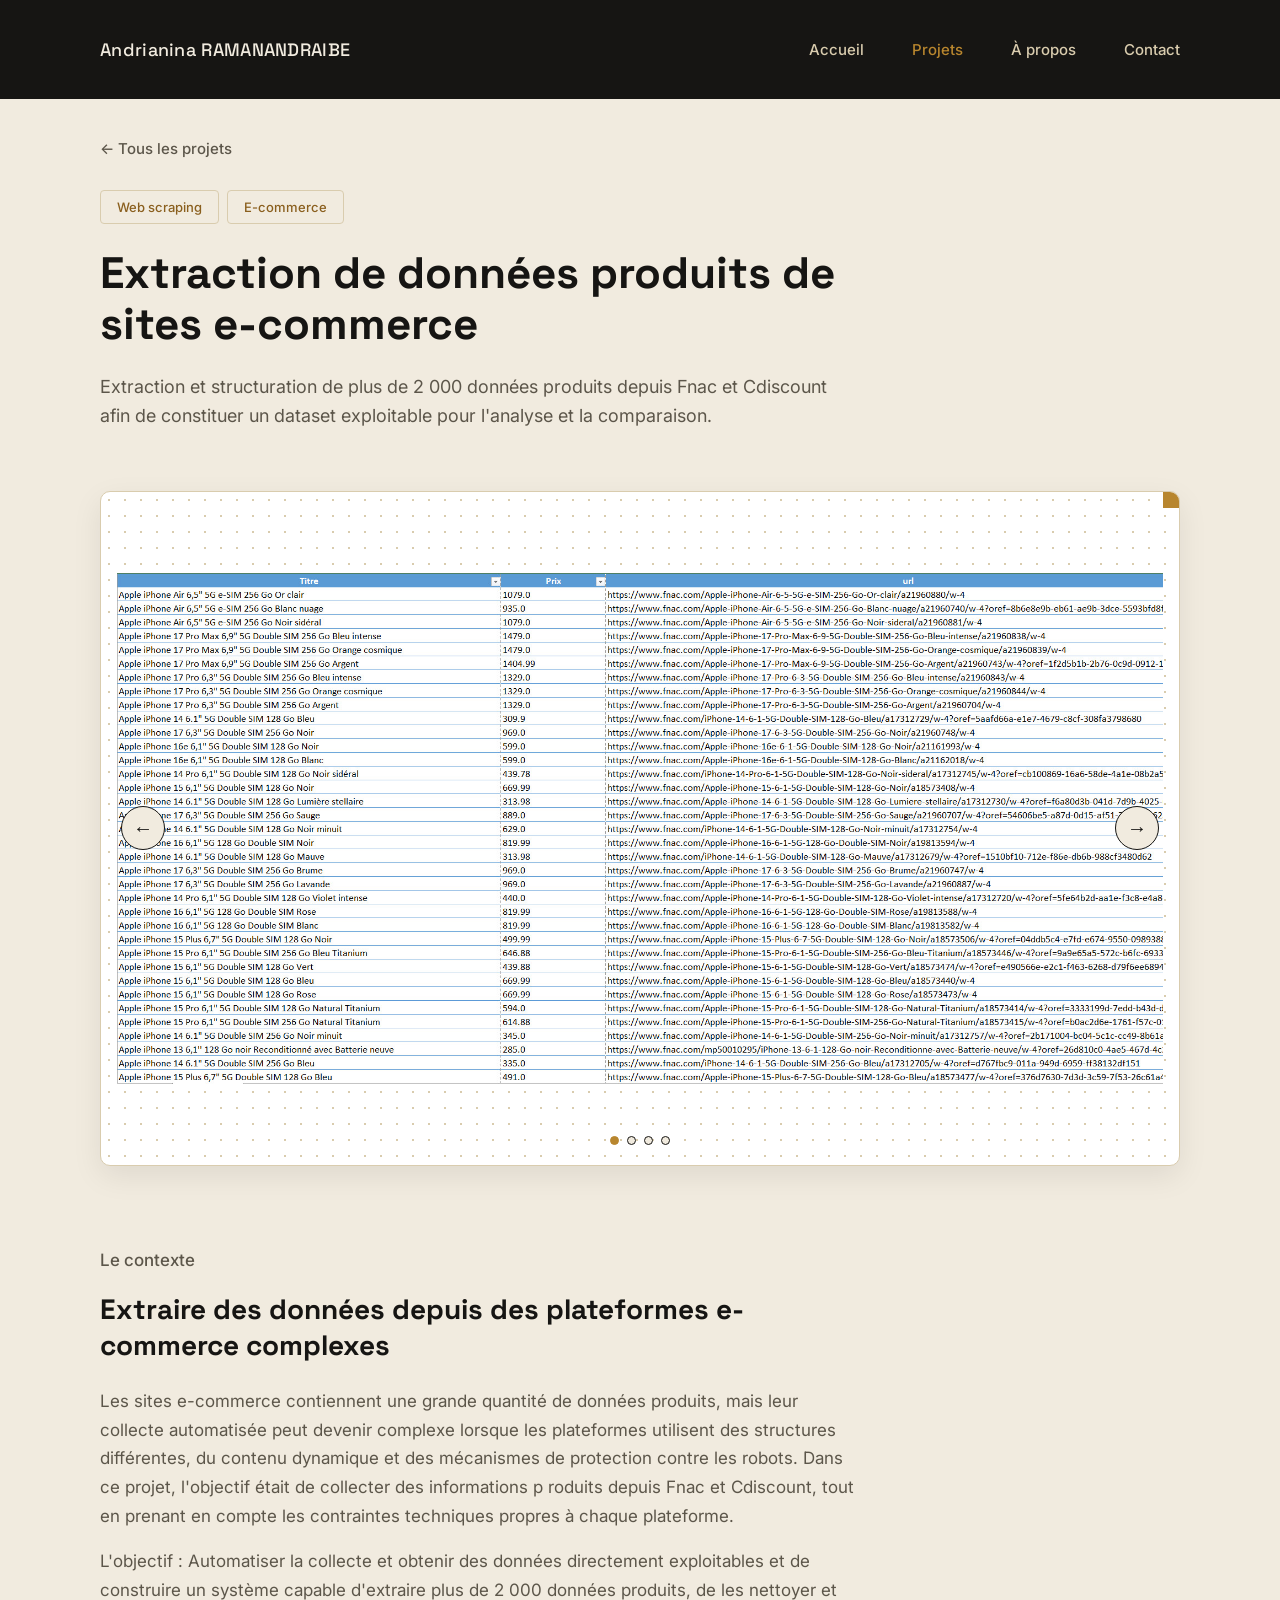
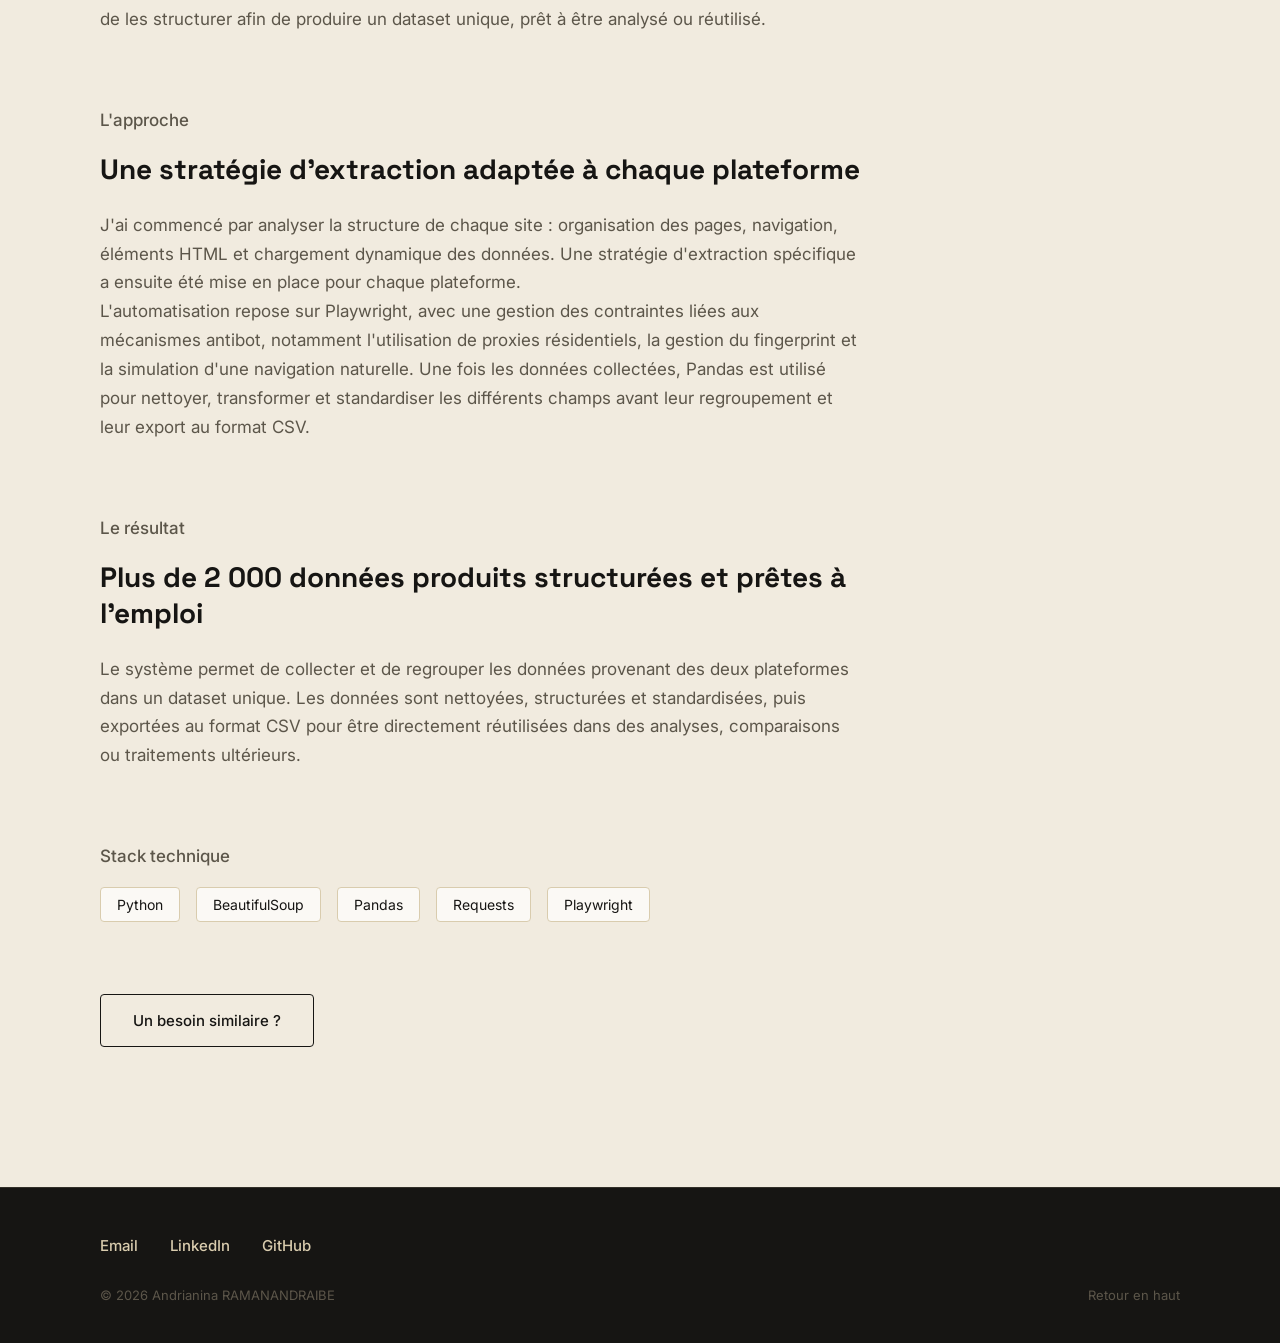
==== commit ab163ac1: "Mise a jour image dans projet" ====
--- a/project1.html
+++ b/project1.html
@@ -9,6 +9,7 @@
 <link href="https://fonts.googleapis.com/css2?family=Space+Grotesk:wght@400;500;700&family=Inter:wght@400;500&display=swap" rel="stylesheet">
 <link rel="stylesheet" href="style.css">
 </head>
+
 <body>
   <header id="top">
     <div class="logo">Andrianina RAMANANDRAIBE</div>
@@ -32,14 +33,36 @@
     <h1>Extraction de données produits de sites e-commerce</h1>
     <p class="project-hero-summary">
       Extraction et structuration de plus de 2 000 données produits depuis Fnac et Cdiscount 
-      afin de constituer un dataset exploitable pour l’analyse et la comparaison.
+      afin de constituer un dataset exploitable pour l'analyse et la comparaison.
     </p>
   </section>
 
-  <!-- Remplacer par <img src="assets/projet-1-large.jpg" alt="..."> et ajouter la classe "has-photo" -->
   <div class="photo-frame project-main-photo has-photo">
-    <img src="assets/project1-img1.png" alt="Capture d'écran du projet Suivi de prix e-commerce">
-    <span>Capture d'écran</span>
+
+  <div class="carousel">
+
+    <div class="carousel-track">
+      <img src="assets/project1-img1.jpg" alt="Capture d'écran du projet 1" class="carousel-image active">
+      <img src="assets/project1-img2.jpg" alt="Capture d'écran du projet 2" class="carousel-image">
+    </div>
+
+    <button class="carousel-btn carousel-prev" aria-label="Image précédente">
+      ←
+    </button>
+
+    <button class="carousel-btn carousel-next" aria-label="Image suivante">
+      →
+    </button>
+
+    <div class="carousel-dots">
+      <button class="carousel-dot active" aria-label="Image 1"></button>
+      <button class="carousel-dot" aria-label="Image 2"></button>
+      <button class="carousel-dot" aria-label="Image 3"></button>
+      <button class="carousel-dot" aria-label="Image 4"></button>
+    </div>
+
+    </div>
+
   </div>
 
   <div class="project-content">
@@ -52,13 +75,13 @@
        mais leur collecte automatisée peut devenir complexe lorsque les plateformes 
        utilisent des structures différentes, du contenu dynamique 
        et des mécanismes de protection contre les robots.
-       Dans ce projet, l’objectif était de collecter des informations p
+       Dans ce projet, l'objectif était de collecter des informations p
        roduits depuis Fnac et Cdiscount,
        tout en prenant en compte les contraintes techniques propres à chaque plateforme.
       </p>
       <p>
       L'objectif : Automatiser la collecte et obtenir des données directement exploitables
-      et de construire un système capable d’extraire plus de 2 000 données produits, de les nettoyer 
+      et de construire un système capable d'extraire plus de 2 000 données produits, de les nettoyer 
       et de les structurer afin de produire un dataset unique, prêt à être analysé ou réutilisé.
     </p>
     </div>
@@ -67,10 +90,10 @@
       <p class="content-label">L'approche</p>
       <h2>Une stratégie d'extraction adaptée à chaque plateforme</h2>
       <p>
-        J’ai commencé par analyser la structure de chaque site : organisation des pages, navigation, éléments HTML et chargement dynamique des données.
-        Une stratégie d’extraction spécifique a ensuite été mise en place pour chaque plateforme.
+        J'ai commencé par analyser la structure de chaque site : organisation des pages, navigation, éléments HTML et chargement dynamique des données.
+        Une stratégie d'extraction spécifique a ensuite été mise en place pour chaque plateforme.
       <br>
-        L’automatisation repose sur Playwright, avec une gestion des contraintes liées aux mécanismes antibot, notamment l’utilisation de proxies résidentiels, la gestion du fingerprint et la simulation d’une navigation naturelle.
+        L'automatisation repose sur Playwright, avec une gestion des contraintes liées aux mécanismes antibot, notamment l'utilisation de proxies résidentiels, la gestion du fingerprint et la simulation d'une navigation naturelle.
         Une fois les données collectées, Pandas est utilisé pour nettoyer, transformer et standardiser les différents champs avant leur regroupement et leur export au format CSV.
       </br>
       </p>
@@ -106,15 +129,73 @@
 
   <footer class="footer">
     <div class="footer-links">
-      <a href="mailto:contact@exemple.com">Email</a>
-      <a href="https://linkedin.com/in/votre-profil" target="_blank" rel="noopener">LinkedIn</a>
-      <a href="https://github.com/votre-profil" target="_blank" rel="noopener">GitHub</a>
+      <a href="mailto:andrianinakanto5@gmail.com">Email</a>
+      <a href="https://mg.linkedin.com/in/andrianina-ramanandraibe" target="_blank" rel="noopener">LinkedIn</a>
+      <a href="https://github.com/Kyle19345" target="_blank" rel="noopener">GitHub</a>
     </div>
     <div class="footer-bottom">
-      <p>© 2026 Prénom Nom</p>
+      <p>© 2026 Andrianina RAMANANDRAIBE</p>
       <a href="#top">Retour en haut</a>
     </div>
   </footer>
+
+    <script>
+    const images = document.querySelectorAll('.carousel-image');
+    const dots = document.querySelectorAll('.carousel-dot');
+
+    const prevButton = document.querySelector('.carousel-prev');
+    const nextButton = document.querySelector('.carousel-next');
+
+    let currentIndex = 0;
+
+    function showImage(index) {
+      images.forEach((image) => {
+        image.classList.remove('active');
+      });
+
+      dots.forEach((dot) => {
+        dot.classList.remove('active');
+      });
+
+      images[index].classList.add('active');
+      dots[index].classList.add('active');
+
+      currentIndex = index;
+    }
+
+    function nextImage() {
+      let nextIndex = currentIndex + 1;
+
+      if (nextIndex >= images.length) {
+        nextIndex = 0;
+      }
+
+      showImage(nextIndex);
+    }
+
+    function previousImage() {
+      let previousIndex = currentIndex - 1;
+
+      if (previousIndex < 0) {
+        previousIndex = images.length - 1;
+      }
+
+      showImage(previousIndex);
+    }
+
+    nextButton.addEventListener('click', nextImage);
+    prevButton.addEventListener('click', previousImage);
+
+    dots.forEach((dot, index) => {
+      dot.addEventListener('click', () => {
+        showImage(index);
+      });
+    });
+
+    // Changement automatique toutes les 5 secondes
+    setInterval(nextImage, 5000);
+  </script>
+
 
 </body>
 </html>
--- a/style.css
+++ b/style.css
@@ -1,3 +1,4 @@
+
 :root {
   /* 60% — fond dominant */
   --beige: #F1EBDF;
@@ -9,7 +10,7 @@
 
   /* 10% — accent */
   --gold: #B8862E;
-  --gold-dark: #93691F;
+  --gold-dark: #8A5F1E;
 
   --white: #FBF9F5;
 }
@@ -20,7 +21,8 @@
   box-sizing: border-box;
 }
 
-html, body {
+html,
+body {
   height: 100%;
 }
 
@@ -35,7 +37,10 @@
   text-decoration: none;
 }
 
-/* ---------- HEADER (bloc noir — 30%) ---------- */
+
+/* =========================================================
+   HEADER
+   ========================================================= */
 
 header {
   background-color: var(--black);
@@ -60,6 +65,8 @@
 }
 
 nav a {
+  display: inline-block;
+  padding: 8px 0;
   font-size: 15px;
   font-weight: 500;
   color: var(--beige-line);
@@ -70,7 +77,10 @@
   color: var(--gold);
 }
 
-/* ---------- HERO (page d'accueil) ---------- */
+
+/* =========================================================
+   HERO PAGE D'ACCUEIL
+   ========================================================= */
 
 .hero {
   display: grid;
@@ -94,7 +104,7 @@
   font-weight: 700;
   line-height: 1.1;
   color: var(--black);
-  margin-bottom: 28px;
+  margin-bottom: 24px;
 }
 
 .hero-subtitle {
@@ -112,25 +122,37 @@
   color: var(--white);
   background-color: var(--black);
   padding: 16px 32px;
-  border-radius: 3px;
+  border-radius: 4px;
 }
 
 .hero-cta:hover {
   background-color: var(--gold-dark);
 }
 
-/* ---------- CADRE PHOTO (partagé) ---------- */
+
+/* =========================================================
+   CADRE PHOTO
+   ========================================================= */
+/* =========================================================
+   CADRE PHOTO (ADAPTÉ AUX DASHBOARDS & PAYSAGES)
+   ========================================================= */
 
 .photo-frame {
   position: relative;
-  aspect-ratio: 4 / 5;
+  width: 100%;
+  aspect-ratio: 16 / 9; /* Ratio horizontal adapté aux écrans et dashboards */
   border: 1px solid var(--black);
   background-color: var(--white);
-  background-image: radial-gradient(var(--beige-line) 1px, transparent 1px);
-  background-size: 14px 14px;
+  background-image: radial-gradient(
+    var(--beige-line) 1px,
+    transparent 1px
+  );
+  background-size: 16px 16px;
+
   display: flex;
   align-items: center;
   justify-content: center;
+  overflow: hidden;
 }
 
 .photo-frame::after {
@@ -138,28 +160,27 @@
   position: absolute;
   top: -8px;
   right: -8px;
-  width: 28px;
-  height: 28px;
+  width: 24px;
+  height: 24px;
   background-color: var(--gold);
+  z-index: 2;
 }
 
 .photo-frame span {
   font-size: 14px;
   color: var(--charcoal);
   background-color: var(--beige);
-  padding: 14px 14px;
+  padding: 8px 16px;
   border: 1px solid var(--beige-line);
 }
 
 .photo-frame img {
   width: 100%;
   height: 100%;
-  object-fit: cover;
-  display: none;
-}
-
-.photo-frame.has-photo img {
+  object-fit: contain; /* Affiche 100% de l'image sans rien couper */
+  object-position: center;
   display: block;
+  padding: 16px; /* Espace élégant entre la capture et le cadre à points */
 }
 
 .photo-frame.has-photo span {
@@ -167,10 +188,13 @@
 }
 
 .hero .photo-frame {
-  max-width: 380px;
-}
-
-/* ---------- PROJETS (aperçu sur la home) ---------- */
+  max-width: 100%;
+}
+
+
+/* =========================================================
+   PROJETS
+   ========================================================= */
 
 .projects {
   padding: 120px 100px;
@@ -218,13 +242,13 @@
   font-size: 16px;
   line-height: 1.6;
   color: var(--charcoal);
-  max-width: 800px;
+  max-width: 700px;
 }
 
 .project-stack {
   font-size: 14px;
   color: var(--charcoal);
-  margin-top: 12px;
+  margin-top: 16px;
 }
 
 .project-link {
@@ -242,22 +266,23 @@
   border-color: var(--black);
 }
 
-/* ---------- À PROPOS ---------- */
+
+/* =========================================================
+   À PROPOS
+   ========================================================= */
 
 .about {
   padding: 120px 100px;
   border-top: 1px solid var(--beige-line);
   display: grid;
   grid-template-columns: 1fr 380px;
-  gap: 48px;                         
+  gap: 48px;
   align-items: start;
 }
 
 .about .photo-frame {
   width: 100%;
-  height: 300px;
-  aspect-ratio: auto;
-  height: auto;
+  aspect-ratio: 4 / 5;
 }
 
 .about-intro {
@@ -290,7 +315,7 @@
   font-weight: 500;
   color: var(--black);
   margin-top: 24px;
-  margin-bottom: 20px;
+  margin-bottom: 16px;
 }
 
 .about-services {
@@ -303,7 +328,7 @@
   font-size: 16px;
   line-height: 1.6;
   color: var(--charcoal);
-  padding: 14px 0;
+  padding: 16px 0;
   border-top: 1px solid var(--beige-line);
 }
 
@@ -311,7 +336,10 @@
   border-bottom: 1px solid var(--beige-line);
 }
 
-/* ---------- STACK TECHNIQUE ---------- */
+
+/* =========================================================
+   STACK TECHNIQUE
+   ========================================================= */
 
 .stack {
   padding: 120px 100px;
@@ -359,7 +387,10 @@
   color: var(--charcoal);
 }
 
-/* ---------- CONTACT (bloc noir — 30%) ---------- */
+
+/* =========================================================
+   CONTACT
+   ========================================================= */
 
 .contact {
   background-color: var(--black);
@@ -387,7 +418,7 @@
   font-size: 18px;
   line-height: 1.6;
   color: var(--beige-line);
-  max-width: 800px;
+  max-width: 640px;
   margin-bottom: 64px;
 }
 
@@ -422,7 +453,7 @@
   display: block;
   font-size: 13px;
   color: var(--beige-line);
-  margin-bottom: 6px;
+  margin-bottom: 8px;
 }
 
 .contact-info-list a {
@@ -435,14 +466,14 @@
 }
 
 .contact-form .field {
-  margin-bottom: 28px;
+  margin-bottom: 24px;
 }
 
 .contact-form label {
   display: block;
   font-size: 13px;
   color: var(--beige-line);
-  margin-bottom: 10px;
+  margin-bottom: 8px;
 }
 
 .contact-form input,
@@ -451,7 +482,7 @@
   background: transparent;
   border: none;
   border-bottom: 1px solid #333029;
-  padding: 10px 0;
+  padding: 8px 0;
   font-family: 'Inter', sans-serif;
   font-size: 16px;
   color: var(--beige);
@@ -475,8 +506,8 @@
   color: var(--black);
   background-color: var(--gold);
   border: none;
-  border-radius: 3px;
-  padding: 14px 32px;
+  border-radius: 4px;
+  padding: 16px 32px;
   cursor: pointer;
 }
 
@@ -484,7 +515,10 @@
   background-color: var(--white);
 }
 
-/* ---------- FIL D'ARIANE (pages de détail projet) ---------- */
+
+/* =========================================================
+   FIL D'ARIANE
+   ========================================================= */
 
 .back-link {
   display: inline-block;
@@ -498,17 +532,19 @@
   color: var(--gold-dark);
 }
 
-/* ---------- HERO PROJET (page de détail) ---------- */
+
+/* =========================================================
+   HERO PROJET
+   ========================================================= */
 
 .project-hero {
   padding: 32px 100px 60px;
-  max-width: 1200px;
 }
 
 .project-tags {
   display: flex;
-  gap: 10px;
-  margin-bottom: 20px;
+  gap: 8px;
+  margin-bottom: 24px;
 }
 
 .project-tags span {
@@ -516,8 +552,8 @@
   font-weight: 500;
   color: var(--gold-dark);
   border: 1px solid var(--beige-line);
-  padding: 5px 12px;
-  border-radius: 3px;
+  padding: 8px 16px;
+  border-radius: 4px;
 }
 
 .project-hero h1 {
@@ -526,26 +562,182 @@
   font-weight: 700;
   line-height: 1.15;
   color: var(--black);
-  margin-bottom: 20px;
+  max-width: 820px;
+  margin-bottom: 24px;
 }
 
 .project-hero-summary {
   font-size: 18px;
   line-height: 1.6;
-  max-width: 1000px;
-  color: var(--charcoal);
-}
+  max-width: 760px;
+  color: var(--charcoal);
+}
+
+
+/* =========================================================
+   IMAGE PRINCIPALE PROJET
+   ========================================================= */
 
 .project-main-photo {
-  aspect-ratio: 16 / 8;
-  margin: 0 auto 50px;
-  max-width: 1000px;
-}
-
-/* ---------- CONTENU (page de détail projet) ---------- */
+  aspect-ratio: 15 / 7;
+  margin: 0 350px 100px;
+}
+
+
+/* =========================================================
+   CARROUSEL PROJET
+   ========================================================= */
+
+/* =========================================================
+   IMAGE PRINCIPALE PROJET (100% VISIBLE)
+   ========================================================= */
+
+.project-main-photo {
+  width: calc(100% - 200px);
+  max-width: 1100px;
+  margin: 0 auto 80px;
+  
+  /* Ratio 16/10 plus adapté aux fenêtres d'applications qu'un 16/9 classique */
+  aspect-ratio: 16 / 10; 
+  
+  /* Fond et bordure légere pour un rendu propre si le ratio de l'image varie */
+  background-color: #ffffff;
+  border: 1px solid var(--beige-line);
+  border-radius: 10px;
+  overflow: hidden;
+  box-shadow: 0 10px 30px rgba(0, 0, 0, 0.08);
+}
+
+/* =========================================================
+   CARROUSEL
+   ========================================================= */
+
+.carousel {
+  position: relative;
+  width: 100%;
+  height: 100%;
+  overflow: hidden;
+}
+
+.carousel-image {
+  position: absolute;
+  inset: 0;
+  width: 100%;
+  height: 100%;
+  
+  /* Affiche l'image intégrale sans rien rogner */
+  object-fit: contain;
+  object-position: center;
+  
+  /* Marge interne pour détacher l'interface des bords du cadre */
+  padding: 16px; 
+  
+  opacity: 0;
+  transition: opacity 0.4s ease;
+  pointer-events: none;
+}
+
+.carousel-image.active {
+  opacity: 1;
+  pointer-events: auto;
+}
+
+
+/* =========================================================
+   BOUTONS CARROUSEL
+   ========================================================= */
+
+.carousel-btn {
+  position: absolute;
+  top: 50%;
+  transform: translateY(-50%);
+
+  width: 44px;
+  height: 44px;
+
+  border: 1px solid var(--black);
+  border-radius: 50%;
+
+  background-color: var(--beige);
+  color: var(--black);
+
+  font-size: 20px;
+  cursor: pointer;
+
+  display: flex;
+  align-items: center;
+  justify-content: center;
+
+  z-index: 5;
+
+  transition:
+    background-color 0.2s ease,
+    border-color 0.2s ease;
+}
+
+.carousel-btn:hover {
+  background-color: var(--gold);
+  border-color: var(--gold);
+}
+
+.carousel-prev {
+  left: 20px;
+}
+
+.carousel-next {
+  right: 20px;
+}
+
+
+/* =========================================================
+   INDICATEURS
+   ========================================================= */
+
+.carousel-dots {
+  position: absolute;
+  bottom: 20px;
+  left: 50%;
+  transform: translateX(-50%);
+
+  display: flex;
+  gap: 8px;
+
+  z-index: 5;
+}
+
+.carousel-dot {
+  width: 9px;
+  height: 9px;
+
+  padding: 0;
+
+  border: 1px solid var(--black);
+  border-radius: 50%;
+
+  background-color: var(--beige);
+
+  cursor: pointer;
+
+  transition:
+    background-color 0.2s ease,
+    border-color 0.2s ease;
+}
+
+.carousel-dot:hover {
+  background-color: var(--gold);
+}
+
+.carousel-dot.active {
+  background-color: var(--gold);
+  border-color: var(--gold);
+}
+
+
+/* =========================================================
+   CONTENU PAGE PROJET
+   ========================================================= */
 
 .project-content {
-  max-width: 1200px;
   padding: 0 100px;
 }
 
@@ -557,7 +749,6 @@
   font-size: 15px;
   font-weight: 500;
   color: var(--gold-dark);
-  max-width: 1000px;
   margin-bottom: 16px;
 }
 
@@ -566,14 +757,15 @@
   font-size: 28px;
   font-weight: 700;
   color: var(--black);
-  margin-bottom: 20px;
-  max-width: 1000px;
+  max-width: 760px;
+  margin-bottom: 24px;
 }
 
 .content-block p {
   font-size: 17px;
   line-height: 1.7;
   color: var(--charcoal);
+  max-width: 760px;
 }
 
 .content-block p + p {
@@ -582,7 +774,8 @@
 
 .content-block ul {
   list-style: disc;
-  padding-left: 20px;
+  max-width: 760px;
+  padding-left: 24px;
 }
 
 .content-block p + ul {
@@ -603,7 +796,7 @@
 .project-stack-list {
   display: flex;
   flex-wrap: wrap;
-  gap: 12px;
+  gap: 16px;
 }
 
 .project-stack-list span {
@@ -612,10 +805,13 @@
   background-color: var(--white);
   border: 1px solid var(--beige-line);
   padding: 8px 16px;
-  border-radius: 3px;
-}
-
-/* ---------- LIENS DE FIN DE PAGE (page de détail projet) ---------- */
+  border-radius: 4px;
+}
+
+
+/* =========================================================
+   LIENS DE FIN DE PAGE
+   ========================================================= */
 
 .project-links {
   display: flex;
@@ -630,7 +826,7 @@
   color: var(--white);
   background-color: var(--black);
   padding: 16px 32px;
-  border-radius: 3px;
+  border-radius: 4px;
 }
 
 .btn-primary:hover {
@@ -645,7 +841,7 @@
   background-color: transparent;
   border: 1px solid var(--black);
   padding: 16px 32px;
-  border-radius: 3px;
+  border-radius: 4px;
 }
 
 .btn-secondary:hover {
@@ -653,7 +849,10 @@
   color: var(--gold-dark);
 }
 
-/* ---------- FOOTER (bloc noir — 30%) ---------- */
+
+/* =========================================================
+   FOOTER
+   ========================================================= */
 
 .footer {
   background-color: var(--black);
@@ -668,6 +867,8 @@
 }
 
 .footer-links a {
+  display: inline-block;
+  padding: 8px 0;
   font-size: 15px;
   font-weight: 500;
   color: var(--beige-line);
@@ -689,15 +890,20 @@
   color: var(--gold);
 }
 
-/* ---------- RESPONSIVE ---------- */
+
+/* =========================================================
+   RESPONSIVE
+   ========================================================= */
 
 @media (max-width: 768px) {
+
+  /* ---------- Header ---------- */
 
   header {
     flex-direction: column;
     align-items: flex-start;
-    gap: 20px;
-    padding: 28px 24px;
+    gap: 16px;
+    padding: 24px;
   }
 
   nav ul {
@@ -705,11 +911,12 @@
     flex-wrap: wrap;
   }
 
-  /* Home */
+
+  /* ---------- Home ---------- */
 
   .hero {
     grid-template-columns: 1fr;
-    padding: 60px 24px;
+    padding: 56px 24px;
     min-height: auto;
     gap: 40px;
   }
@@ -724,30 +931,38 @@
   }
 
   .hero-subtitle {
-    font-size: 16px; 
-    line-height: 1.6;
-    color: var(--charcoal);
-    max-width: 380px;
-    margin-bottom: 40px;
-  }
+    font-size: 16px;
+    max-width: 100%;
+    margin-bottom: 32px;
+  }
+
+
+  /* ---------- Sections ---------- */
 
   .projects,
   .stack,
   .contact {
-    padding: 60px 24px;
-  }
+    padding: 56px 24px;
+  }
+
+
+  /* ---------- À propos ---------- */
 
   .about {
-    padding: 60px 24px;
+    padding: 56px 24px;
     grid-template-columns: 1fr;
     gap: 32px;
   }
 
   .about .photo-frame {
-    width: 140px;
-    height: 140px;
+    width: 160px;
+    height: 160px;
+    aspect-ratio: auto;
     order: -1;
   }
+
+
+  /* ---------- Titres ---------- */
 
   .projects-title,
   .about-title,
@@ -756,26 +971,38 @@
     font-size: 28px;
   }
 
+
+  /* ---------- Projets ---------- */
+
   .project-item {
     grid-template-columns: 1fr;
-    gap: 12px;
+    gap: 16px;
   }
 
   .project-link {
     justify-self: start;
   }
+
+
+  /* ---------- Stack ---------- */
 
   .stack-row {
     grid-template-columns: 1fr;
     gap: 8px;
   }
 
+
+  /* ---------- Contact ---------- */
+
   .contact-body {
     grid-template-columns: 1fr;
     gap: 56px;
   }
 
-  /* Page de détail projet */
+
+  /* =====================================================
+     PAGE DÉTAIL PROJET
+     ===================================================== */
 
   .back-link {
     padding: 32px 24px 0;
@@ -783,7 +1010,6 @@
 
   .project-hero {
     padding: 24px 24px 40px;
-    max-width: 1000px
   }
 
   .project-hero h1 {
@@ -791,7 +1017,12 @@
   }
 
   .project-main-photo {
-    margin: 0 24px 60px;
+    /*
+     * Cadre moins large sur mobile,
+     * tout en conservant le ratio du carousel.
+     */
+    margin: 0 24px 56px;
+    aspect-ratio: 16 / 9;
   }
 
   .project-content {
@@ -807,7 +1038,29 @@
     flex-direction: column;
   }
 
-  /* Footer */
+
+  /* ---------- Carrousel mobile ---------- */
+
+  .carousel-btn {
+    width: 38px;
+    height: 38px;
+    font-size: 18px;
+  }
+
+  .carousel-prev {
+    left: 12px;
+  }
+
+  .carousel-next {
+    right: 12px;
+  }
+
+  .carousel-dots {
+    bottom: 12px;
+  }
+
+
+  /* ---------- Footer ---------- */
 
   .footer {
     padding: 40px 24px;
@@ -815,14 +1068,13 @@
 
   .footer-links {
     flex-wrap: wrap;
-    gap: 20px;
+    gap: 24px;
   }
 
   .footer-bottom {
     flex-direction: column;
     align-items: flex-start;
-    gap: 12px;
-  }
-
-  
-}+    gap: 16px;
+  }
+}
+
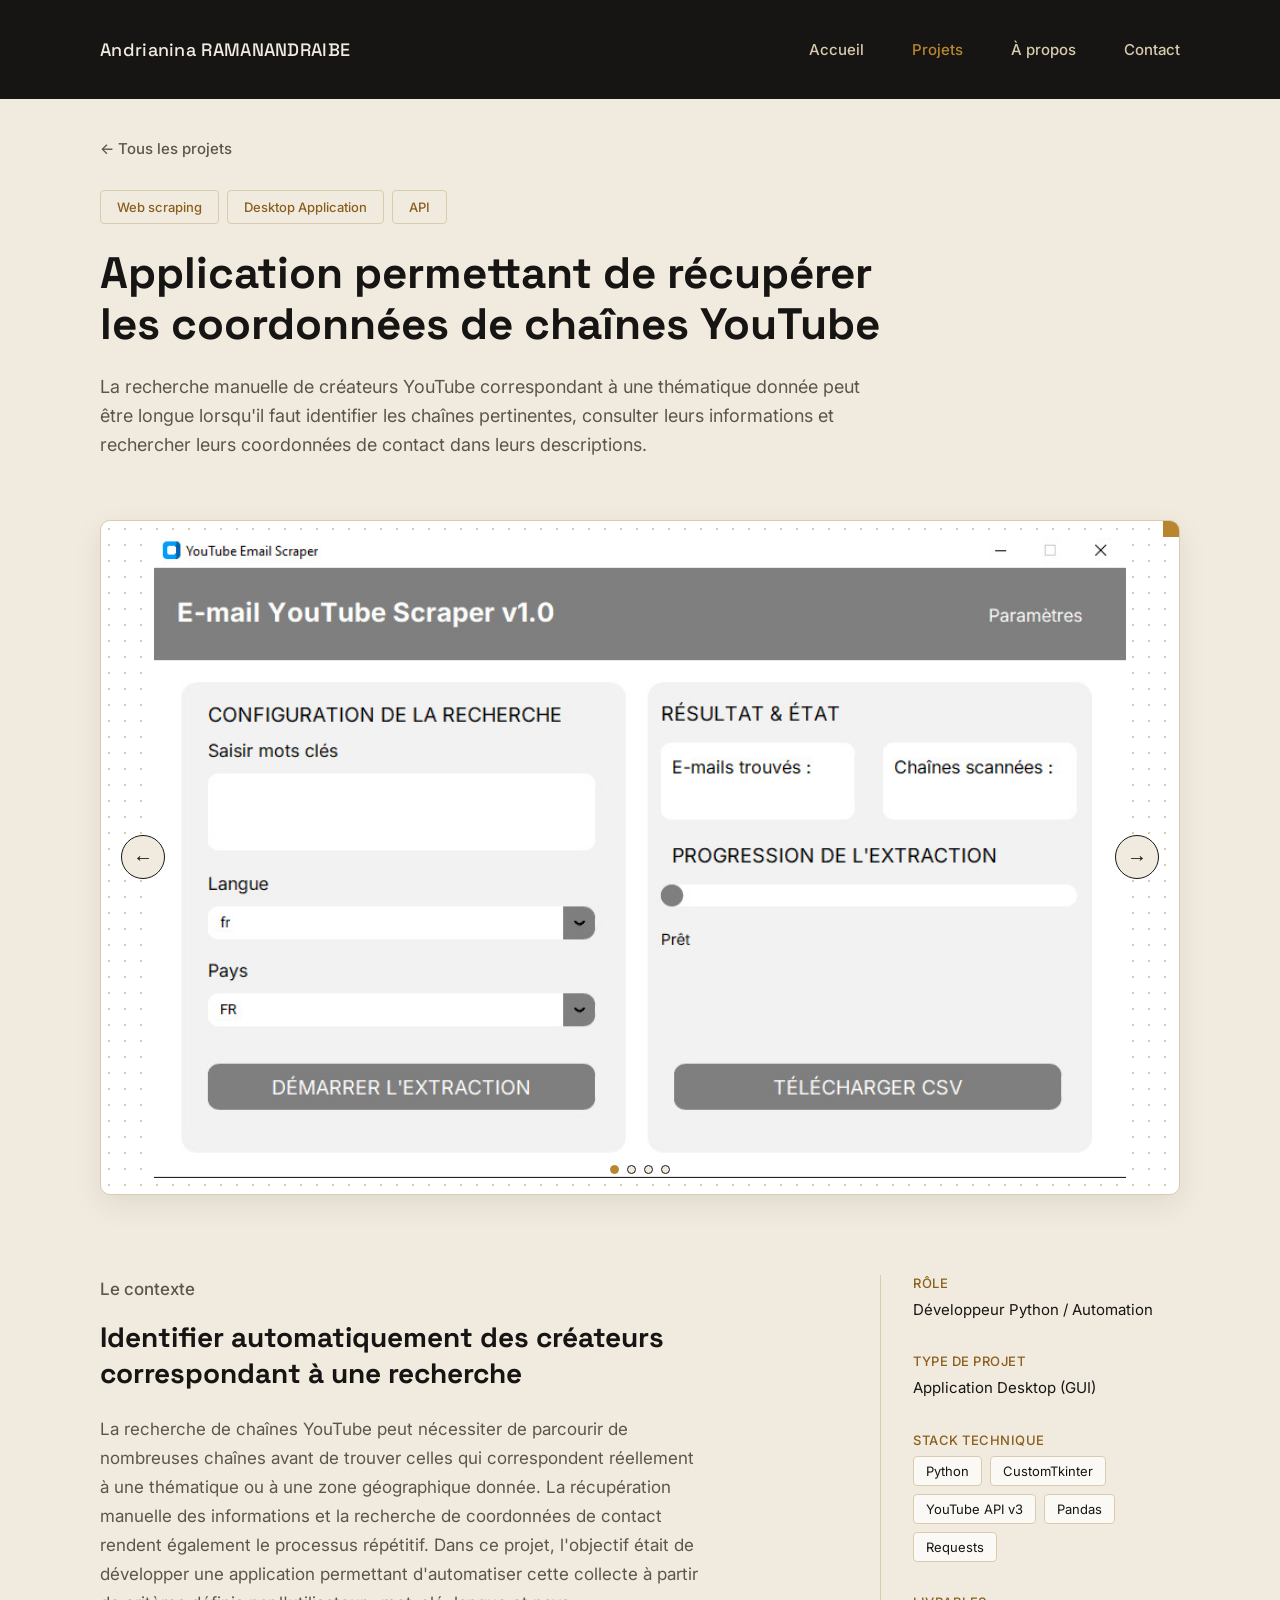
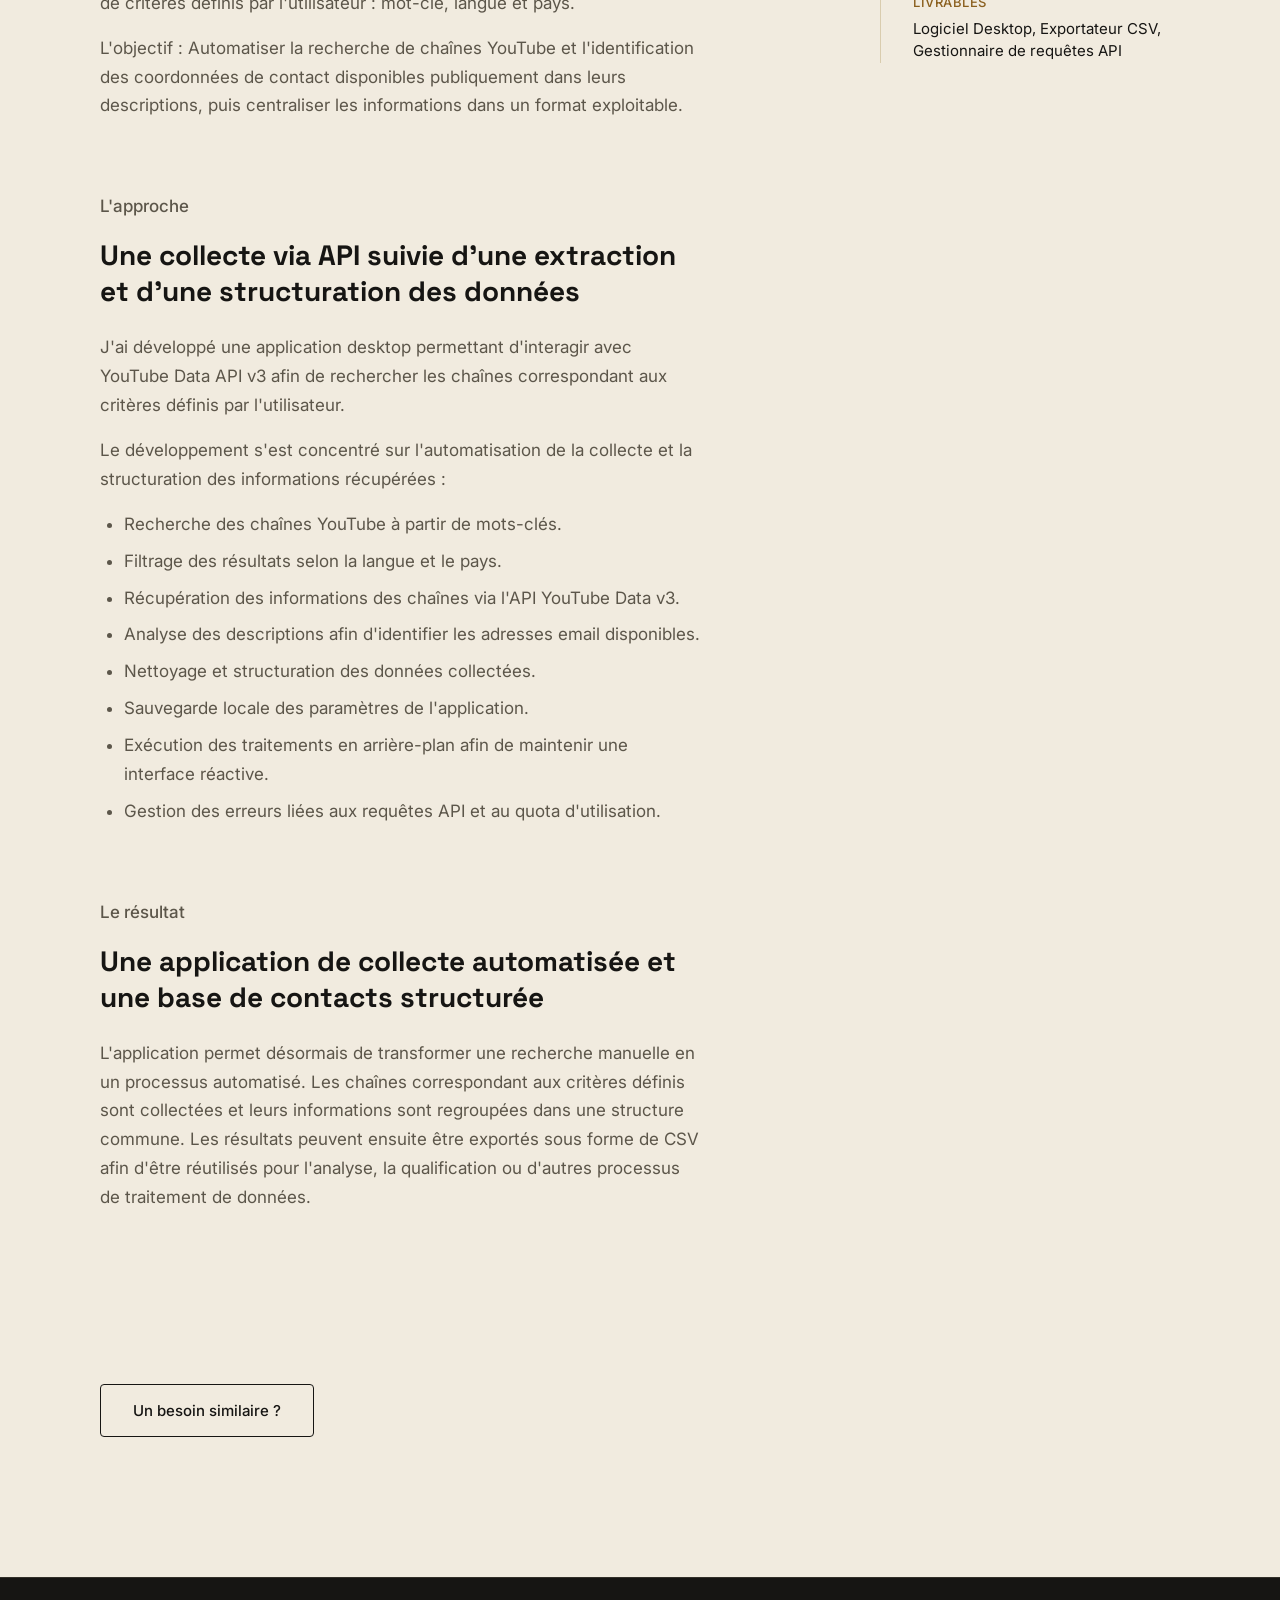
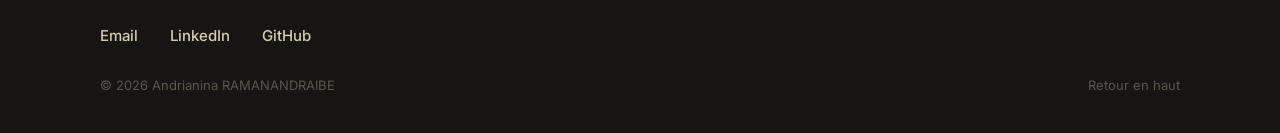
==== commit f7a41e23: "Modification projet" ====
--- a/project1.html
+++ b/project1.html
@@ -1,16 +1,16 @@
 <!DOCTYPE html>
 <html lang="fr">
 <head>
-<meta charset="UTF-8">
-<meta name="viewport" content="width=device-width, initial-scale=1.0">
-<title>Suivi de prix e-commerce — Portfolio</title>
-<link rel="preconnect" href="https://fonts.googleapis.com">
-<link rel="preconnect" href="https://fonts.gstatic.com" crossorigin>
-<link href="https://fonts.googleapis.com/css2?family=Space+Grotesk:wght@400;500;700&family=Inter:wght@400;500&display=swap" rel="stylesheet">
-<link rel="stylesheet" href="style.css">
+  <meta charset="UTF-8">
+  <meta name="viewport" content="width=device-width, initial-scale=1.0">
+  <title>Scraper YouTube — Portfolio</title>
+  <link rel="preconnect" href="https://fonts.googleapis.com">
+  <link rel="preconnect" href="https://fonts.gstatic.com" crossorigin>
+  <link href="https://fonts.googleapis.com/css2?family=Space+Grotesk:wght@400;500;700&family=Inter:wght@400;500&display=swap" rel="stylesheet">
+  <link rel="stylesheet" href="style.css">
 </head>
-
 <body>
+
   <header id="top">
     <div class="logo">Andrianina RAMANANDRAIBE</div>
     <nav>
@@ -28,98 +28,132 @@
   <section class="project-hero">
     <div class="project-tags">
       <span>Web scraping</span>
-      <span>E-commerce</span>
-    </div>
-    <h1>Extraction de données produits de sites e-commerce</h1>
+      <span>Desktop Application</span>
+      <span>API</span>
+    </div>
+    <h1>Application permettant de récupérer les coordonnées de chaînes YouTube</h1>
     <p class="project-hero-summary">
-      Extraction et structuration de plus de 2 000 données produits depuis Fnac et Cdiscount 
-      afin de constituer un dataset exploitable pour l'analyse et la comparaison.
+      La recherche manuelle de créateurs YouTube correspondant à une thématique donnée 
+      peut être longue lorsqu'il faut identifier les chaînes pertinentes, 
+      consulter leurs informations et rechercher leurs coordonnées 
+      de contact dans leurs descriptions.
     </p>
   </section>
 
   <div class="photo-frame project-main-photo has-photo">
-
-  <div class="carousel">
-
-    <div class="carousel-track">
-      <img src="assets/project1-img1.jpg" alt="Capture d'écran du projet 1" class="carousel-image active">
-      <img src="assets/project1-img2.jpg" alt="Capture d'écran du projet 2" class="carousel-image">
-    </div>
-
-    <button class="carousel-btn carousel-prev" aria-label="Image précédente">
-      ←
-    </button>
-
-    <button class="carousel-btn carousel-next" aria-label="Image suivante">
-      →
-    </button>
-
-    <div class="carousel-dots">
-      <button class="carousel-dot active" aria-label="Image 1"></button>
-      <button class="carousel-dot" aria-label="Image 2"></button>
-      <button class="carousel-dot" aria-label="Image 3"></button>
-      <button class="carousel-dot" aria-label="Image 4"></button>
-    </div>
-
-    </div>
-
+    <div class="carousel">
+      <div class="carousel-track">
+        <img src="assets/project3-img1.jpg" alt="Capture d'écran du projet 1" class="carousel-image active">
+        <img src="assets/project3-img2.jpg" alt="Capture d'écran du projet 2" class="carousel-image">
+      </div>
+
+      <button class="carousel-btn carousel-prev" aria-label="Image précédente">
+        ←
+      </button>
+
+      <button class="carousel-btn carousel-next" aria-label="Image suivante">
+        →
+      </button>
+
+      <div class="carousel-dots">
+        <button class="carousel-dot active" aria-label="Image 1"></button>
+        <button class="carousel-dot" aria-label="Image 2"></button>
+        <button class="carousel-dot" aria-label="Image 3"></button>
+        <button class="carousel-dot" aria-label="Image 4"></button>
+      </div>
+    </div>
   </div>
 
-  <div class="project-content">
-
-    <div class="content-block">
-      <p class="content-label">Le contexte</p>
-      <h2>Extraire des données depuis des plateformes e-commerce complexes</h2>
-      <p>
-       Les sites e-commerce contiennent une grande quantité de données produits, 
-       mais leur collecte automatisée peut devenir complexe lorsque les plateformes 
-       utilisent des structures différentes, du contenu dynamique 
-       et des mécanismes de protection contre les robots.
-       Dans ce projet, l'objectif était de collecter des informations p
-       roduits depuis Fnac et Cdiscount,
-       tout en prenant en compte les contraintes techniques propres à chaque plateforme.
-      </p>
-      <p>
-      L'objectif : Automatiser la collecte et obtenir des données directement exploitables
-      et de construire un système capable d'extraire plus de 2 000 données produits, de les nettoyer 
-      et de les structurer afin de produire un dataset unique, prêt à être analysé ou réutilisé.
-    </p>
-    </div>
-
-    <div class="content-block">
-      <p class="content-label">L'approche</p>
-      <h2>Une stratégie d'extraction adaptée à chaque plateforme</h2>
-      <p>
-        J'ai commencé par analyser la structure de chaque site : organisation des pages, navigation, éléments HTML et chargement dynamique des données.
-        Une stratégie d'extraction spécifique a ensuite été mise en place pour chaque plateforme.
-      <br>
-        L'automatisation repose sur Playwright, avec une gestion des contraintes liées aux mécanismes antibot, notamment l'utilisation de proxies résidentiels, la gestion du fingerprint et la simulation d'une navigation naturelle.
-        Une fois les données collectées, Pandas est utilisé pour nettoyer, transformer et standardiser les différents champs avant leur regroupement et leur export au format CSV.
-      </br>
-      </p>
-    </div>
-
-    <div class="content-block">
-      <p class="content-label">Le résultat</p>
-      <h2>Plus de 2 000 données produits structurées et prêtes à l'emploi</h2>
-      <p>
-        Le système permet de collecter et de regrouper les données provenant 
-        des deux plateformes dans un dataset unique.
-        Les données sont nettoyées, structurées et standardisées, 
-        puis exportées au format CSV pour être directement réutilisées dans des analyses, comparaisons ou traitements ultérieurs.
-      </p>
-    </div>
-
-    <div class="content-block">
-      <p class="content-label">Stack technique</p>
-      <div class="project-stack-list">
-        <span>Python</span>
-        <span>BeautifulSoup</span>
-        <span>Pandas</span>
-        <span>Requests</span>
-        <span>Playwright</span>
-      </div>
-    </div>
+  <!-- Structure à 2 colonnes (Main + Sidebar) -->
+  <div class="project-layout">
+
+    <!-- Colonne principale (Texte de présentation) -->
+    <main class="project-content">
+
+      <div class="content-block">
+        <p class="content-label">Le contexte</p>
+        <h2>Identifier automatiquement des créateurs correspondant à une recherche</h2>
+        <p>
+          La recherche de chaînes YouTube peut nécessiter de parcourir 
+          de nombreuses chaînes avant de trouver celles qui correspondent 
+          réellement à une thématique ou à une zone géographique donnée. 
+          La récupération manuelle des informations et la recherche de coordonnées 
+          de contact rendent également le processus répétitif.
+          Dans ce projet, l'objectif était de développer une application permettant d'automatiser 
+          cette collecte à partir de critères définis par l'utilisateur : mot-clé, langue et pays.
+        </p>
+        <p>
+          L'objectif : Automatiser la recherche de chaînes YouTube 
+          et l'identification des coordonnées 
+          de contact disponibles publiquement dans leurs descriptions, 
+          puis centraliser les informations dans un format exploitable.
+        </p>
+      </div>
+
+      <div class="content-block">
+        <p class="content-label">L'approche</p>
+        <h2>Une collecte via API suivie d'une extraction et d'une structuration des données</h2>
+        <p>
+          J'ai développé une application desktop permettant d'interagir 
+          avec YouTube Data API v3 afin de rechercher les chaînes correspondant 
+          aux critères définis par l'utilisateur.
+        </p>
+        <p>Le développement s'est concentré sur l'automatisation de la collecte et la structuration des informations récupérées :</p>
+        <ul>
+          <li>Recherche des chaînes YouTube à partir de mots-clés.</li>
+          <li>Filtrage des résultats selon la langue et le pays.</li>
+          <li>Récupération des informations des chaînes via l'API YouTube Data v3.</li>
+          <li>Analyse des descriptions afin d'identifier les adresses email disponibles.</li>
+          <li>Nettoyage et structuration des données collectées.</li>
+          <li>Sauvegarde locale des paramètres de l'application.</li>
+          <li>Exécution des traitements en arrière-plan afin de maintenir une interface réactive.</li>
+          <li>Gestion des erreurs liées aux requêtes API et au quota d'utilisation.</li>
+        </ul>
+      </div>
+
+      <div class="content-block">
+        <p class="content-label">Le résultat</p>
+        <h2>Une application de collecte automatisée et une base de contacts structurée</h2>
+        <p>
+          L'application permet désormais de transformer une recherche manuelle en un processus automatisé. 
+          Les chaînes correspondant aux critères définis sont collectées 
+          et leurs informations sont regroupées dans une structure commune.
+          Les résultats peuvent ensuite être exportés sous forme 
+          de CSV afin d'être réutilisés pour l'analyse, la qualification 
+          ou d'autres processus de traitement de données.
+        </p>
+      </div>
+
+    </main>
+
+    <!-- Barre latérale d'informations -->
+    <aside class="project-sidebar">
+      <div class="sidebar-block">
+        <span class="sidebar-label">Rôle</span>
+        <p class="sidebar-value">Développeur Python / Automation</p>
+      </div>
+
+      <div class="sidebar-block">
+        <span class="sidebar-label">Type de projet</span>
+        <p class="sidebar-value">Application Desktop (GUI)</p>
+      </div>
+
+      <div class="sidebar-block">
+        <span class="sidebar-label">Stack technique</span>
+        <div class="sidebar-tags">
+          <span>Python</span>
+          <span>CustomTkinter</span>
+          <span>YouTube API v3</span>
+          <span>Pandas</span>
+          <span>Requests</span>
+        </div>
+      </div>
+
+      <div class="sidebar-block">
+        <span class="sidebar-label">Livrables</span>
+        <p class="sidebar-value">Logiciel Desktop, Exportateur CSV, Gestionnaire de requêtes API</p>
+      </div>
+    </aside>
 
   </div>
 
@@ -129,9 +163,9 @@
 
   <footer class="footer">
     <div class="footer-links">
-      <a href="mailto:andrianinakanto5@gmail.com">Email</a>
-      <a href="https://mg.linkedin.com/in/andrianina-ramanandraibe" target="_blank" rel="noopener">LinkedIn</a>
-      <a href="https://github.com/Kyle19345" target="_blank" rel="noopener">GitHub</a>
+      <a href="mailto:contact@exemple.com">Email</a>
+      <a href="https://linkedin.com/in/votre-profil" target="_blank" rel="noopener">LinkedIn</a>
+      <a href="https://github.com/votre-profil" target="_blank" rel="noopener">GitHub</a>
     </div>
     <div class="footer-bottom">
       <p>© 2026 Andrianina RAMANANDRAIBE</p>
@@ -139,23 +173,17 @@
     </div>
   </footer>
 
-    <script>
+  <script>
     const images = document.querySelectorAll('.carousel-image');
     const dots = document.querySelectorAll('.carousel-dot');
-
     const prevButton = document.querySelector('.carousel-prev');
     const nextButton = document.querySelector('.carousel-next');
 
     let currentIndex = 0;
 
     function showImage(index) {
-      images.forEach((image) => {
-        image.classList.remove('active');
-      });
-
-      dots.forEach((dot) => {
-        dot.classList.remove('active');
-      });
+      images.forEach((image) => image.classList.remove('active'));
+      dots.forEach((dot) => dot.classList.remove('active'));
 
       images[index].classList.add('active');
       dots[index].classList.add('active');
@@ -164,22 +192,12 @@
     }
 
     function nextImage() {
-      let nextIndex = currentIndex + 1;
-
-      if (nextIndex >= images.length) {
-        nextIndex = 0;
-      }
-
+      let nextIndex = (currentIndex + 1) % images.length;
       showImage(nextIndex);
     }
 
     function previousImage() {
-      let previousIndex = currentIndex - 1;
-
-      if (previousIndex < 0) {
-        previousIndex = images.length - 1;
-      }
-
+      let previousIndex = (currentIndex - 1 + images.length) % images.length;
       showImage(previousIndex);
     }
 
@@ -187,15 +205,11 @@
     prevButton.addEventListener('click', previousImage);
 
     dots.forEach((dot, index) => {
-      dot.addEventListener('click', () => {
-        showImage(index);
-      });
+      dot.addEventListener('click', () => showImage(index));
     });
 
-    // Changement automatique toutes les 5 secondes
     setInterval(nextImage, 5000);
   </script>
 
-
 </body>
 </html>
--- a/style.css
+++ b/style.css
@@ -737,6 +737,90 @@
    CONTENU PAGE PROJET
    ========================================================= */
 
+.project-layout {
+  display: grid;
+  grid-template-columns: 1fr 300px;
+  gap: 80px;
+  max-width: 1650px;
+  
+  /* Annule le centrage automatique pour coller à gauche */
+  margin-left: 0;
+  margin-right: auto;
+  margin-bottom: 100px;
+  
+  /* Retrait identique à la section .project-hero */
+  padding-left: 0px; /* Vérifiez que .project-hero a aussi 100px de padding-left */
+  padding-right: 100px;
+}
+
+.project-content {
+  padding: 0; /* Réinitialise le padding global car géré par le layout */
+}
+
+/* Sidebar collante au défilement */
+.project-sidebar {
+  position: sticky;
+  top: 40px;
+  align-self: start;
+  border-left: 1px solid var(--beige-line);
+  padding-left: 32px;
+  display: flex;
+  flex-direction: column;
+  gap: 32px;
+}
+
+.sidebar-block {
+  display: flex;
+  flex-direction: column;
+  gap: 8px;
+}
+
+.sidebar-label {
+  font-size: 13px;
+  font-weight: 500;
+  color: var(--gold-dark);
+  text-transform: uppercase;
+  letter-spacing: 0.5px;
+}
+
+.sidebar-value {
+  font-size: 15px;
+  color: var(--black);
+  line-height: 1.5;
+}
+
+.sidebar-tags {
+  display: flex;
+  flex-wrap: wrap;
+  gap: 8px;
+}
+
+.sidebar-tags span {
+  font-size: 13px;
+  color: var(--black);
+  background-color: var(--white);
+  border: 1px solid var(--beige-line);
+  padding: 6px 12px;
+  border-radius: 4px;
+}
+
+/* Ajustement responsive (Mobile / Tablette) */
+@media (max-width: 992px) {
+  .project-layout {
+    grid-template-columns: 1fr;
+    gap: 48px;
+    padding: 0 24px;
+  }
+
+  .project-sidebar {
+    position: static;
+    border-left: none;
+    border-top: 1px solid var(--beige-line);
+    padding-left: 0;
+    padding-top: 32px;
+  }
+}
+
 .project-content {
   padding: 0 100px;
 }
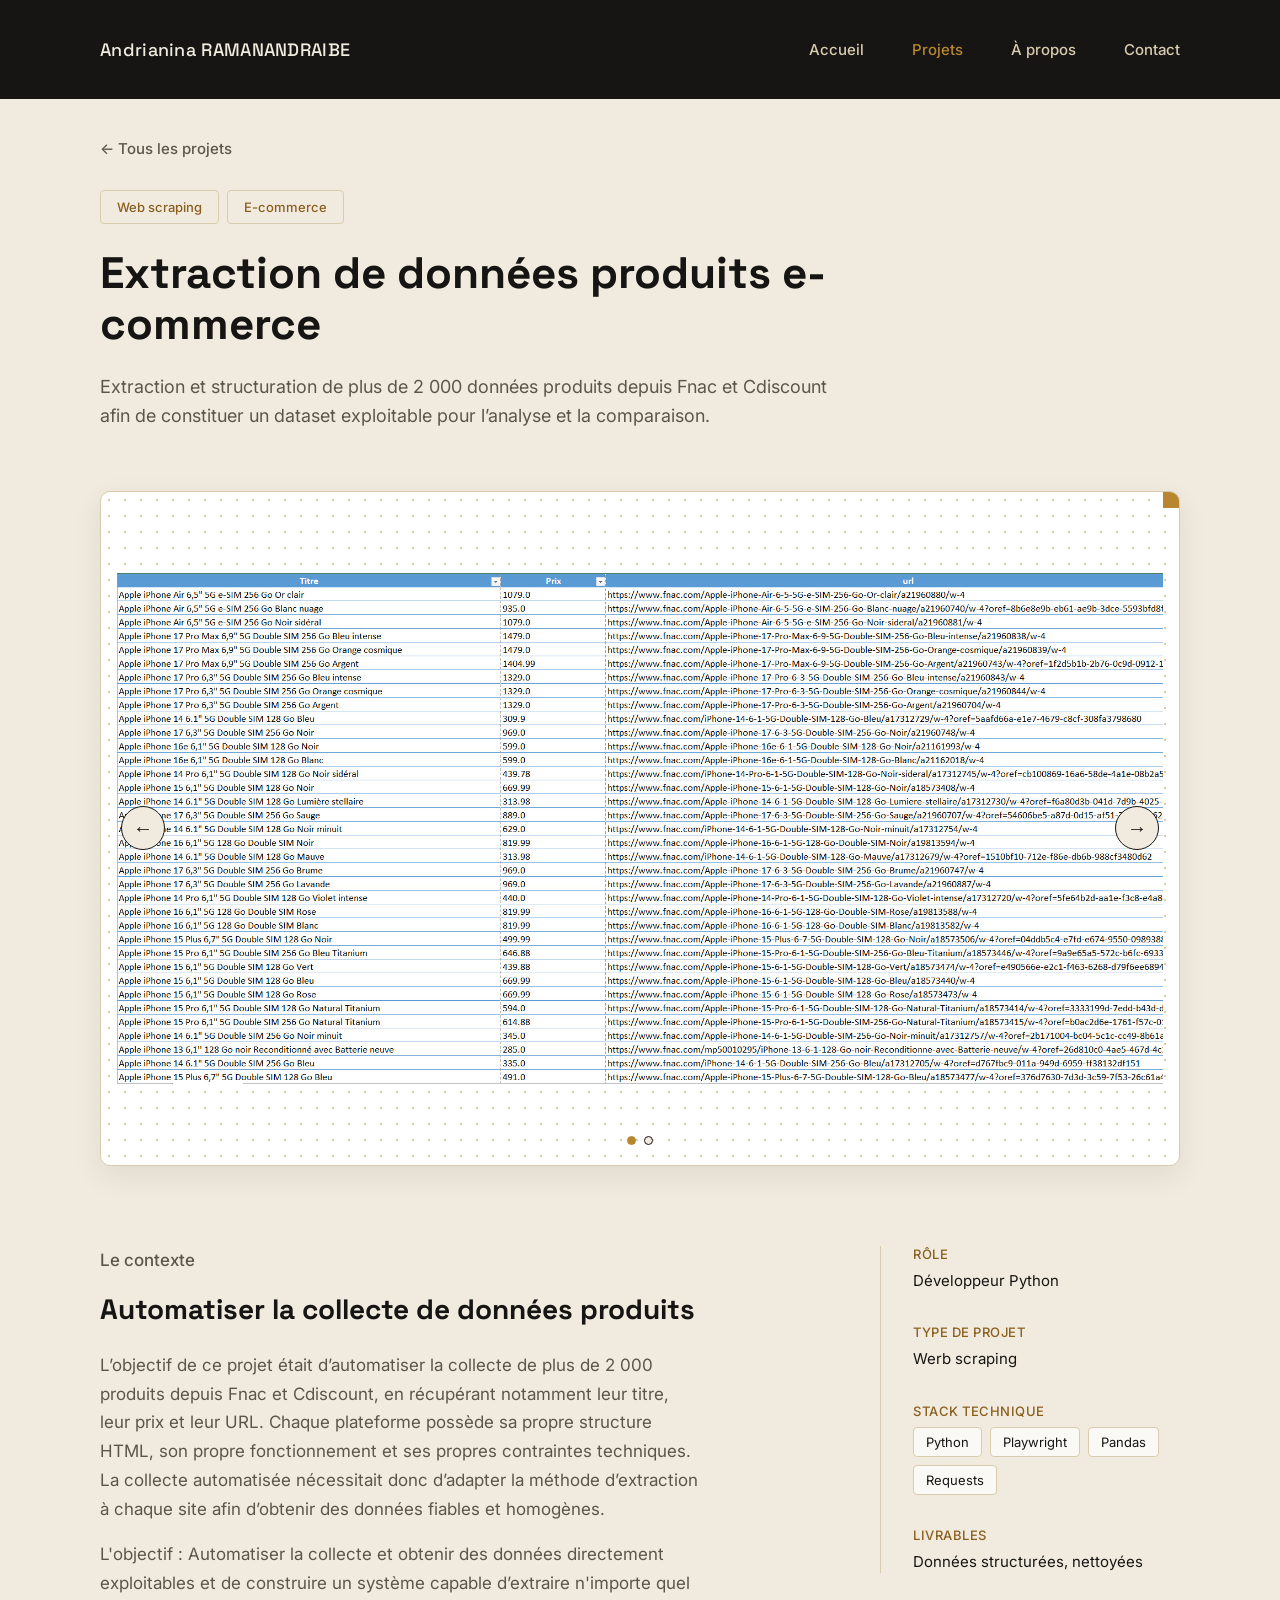
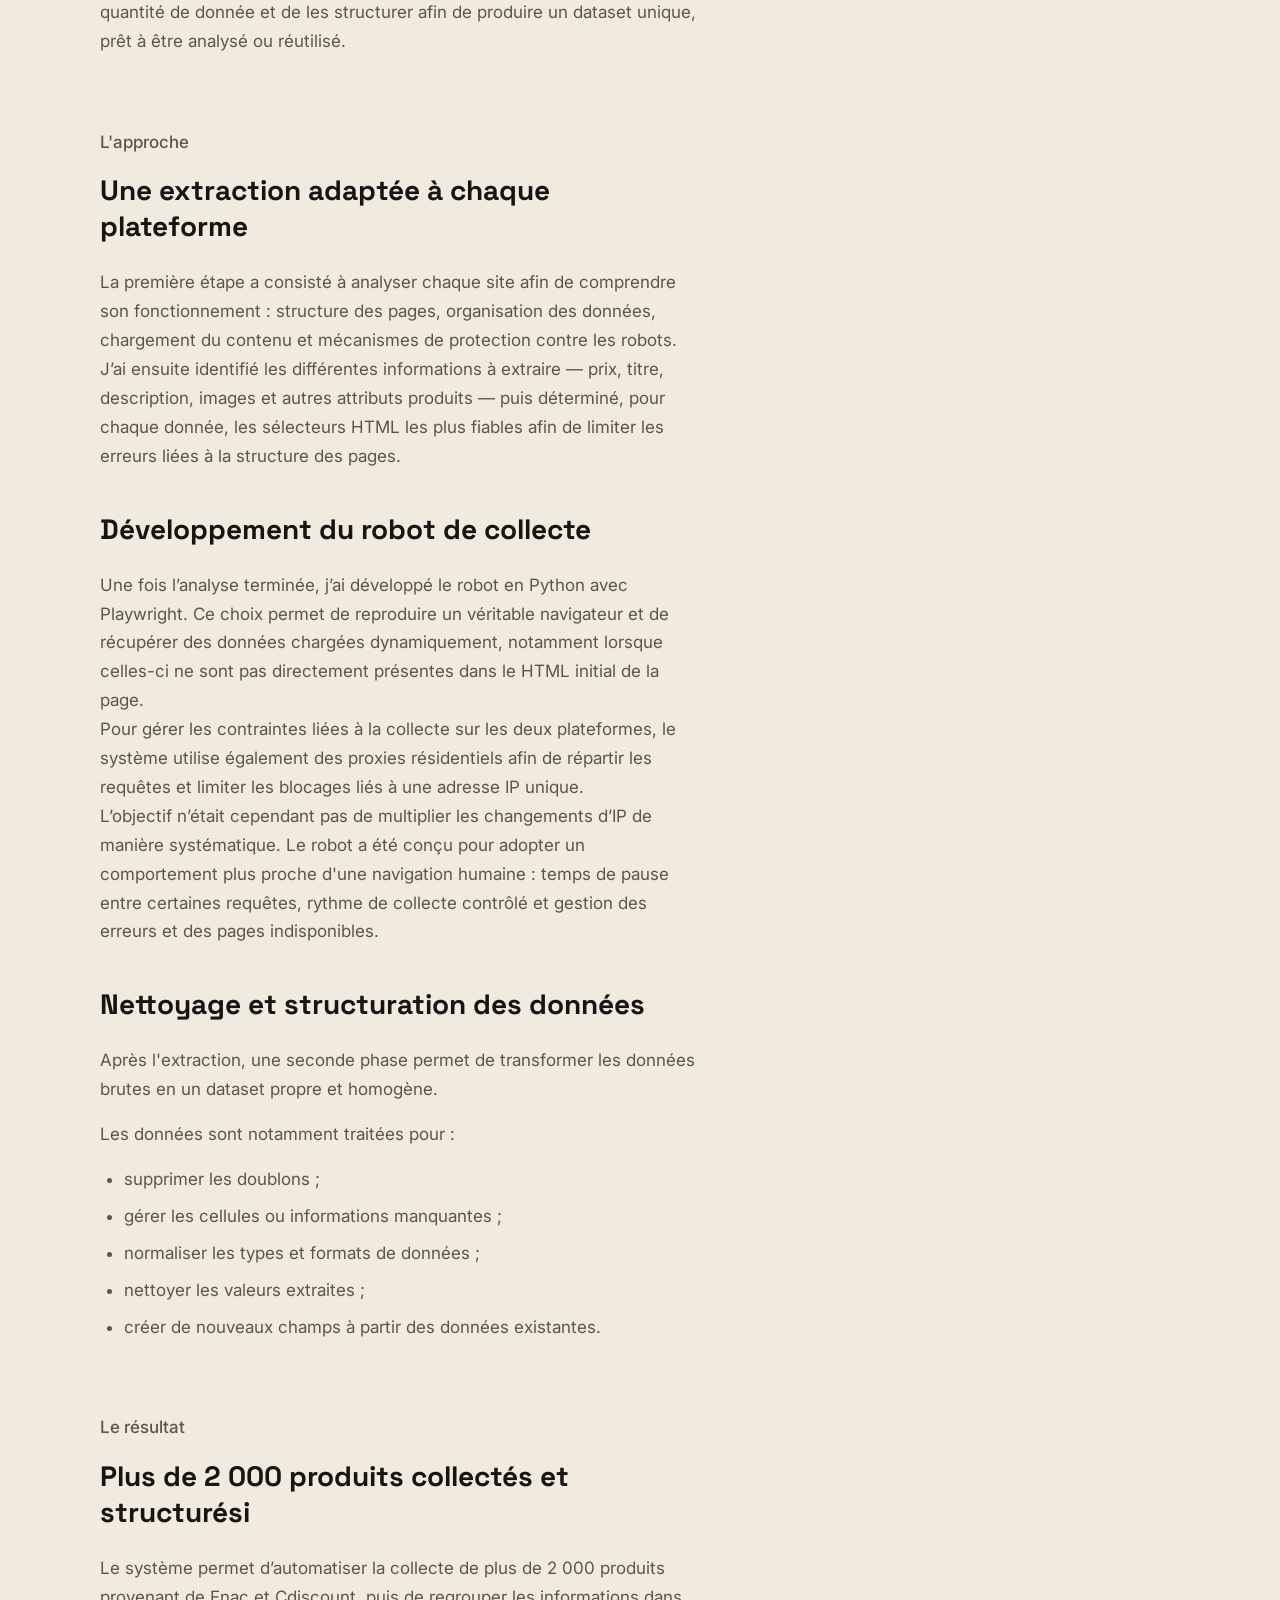
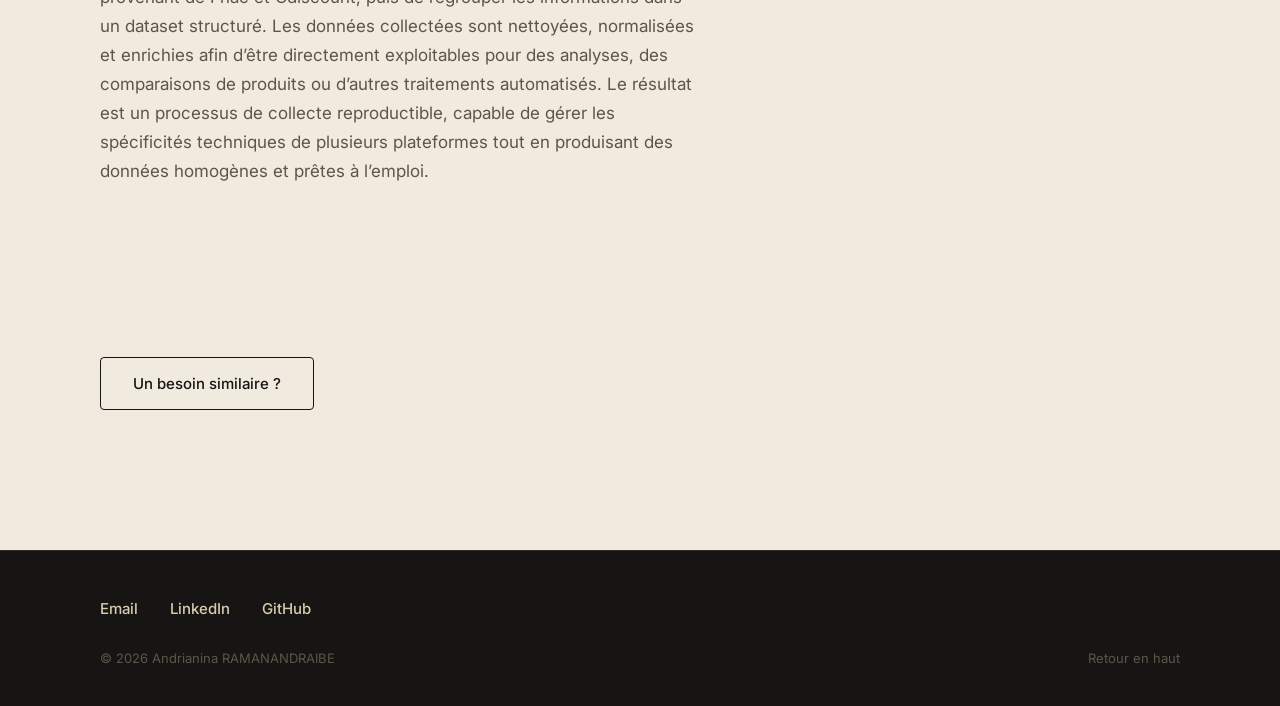
==== commit 2dd849ab: "ajout page projet" ====
--- a/project1.html
+++ b/project1.html
@@ -3,7 +3,7 @@
 <head>
   <meta charset="UTF-8">
   <meta name="viewport" content="width=device-width, initial-scale=1.0">
-  <title>Scraper YouTube — Portfolio</title>
+  <title>Collecte de données de sites e-commerce — Portfolio</title>
   <link rel="preconnect" href="https://fonts.googleapis.com">
   <link rel="preconnect" href="https://fonts.gstatic.com" crossorigin>
   <link href="https://fonts.googleapis.com/css2?family=Space+Grotesk:wght@400;500;700&family=Inter:wght@400;500&display=swap" rel="stylesheet">
@@ -28,23 +28,20 @@
   <section class="project-hero">
     <div class="project-tags">
       <span>Web scraping</span>
-      <span>Desktop Application</span>
-      <span>API</span>
-    </div>
-    <h1>Application permettant de récupérer les coordonnées de chaînes YouTube</h1>
+      <span>E-commerce</span>
+    </div>
+    <h1>Extraction de données produits e-commerce</h1>
     <p class="project-hero-summary">
-      La recherche manuelle de créateurs YouTube correspondant à une thématique donnée 
-      peut être longue lorsqu'il faut identifier les chaînes pertinentes, 
-      consulter leurs informations et rechercher leurs coordonnées 
-      de contact dans leurs descriptions.
+      Extraction et structuration de plus de 2 000 données produits depuis Fnac et Cdiscount 
+      afin de constituer un dataset exploitable pour l’analyse et la comparaison.
     </p>
   </section>
 
   <div class="photo-frame project-main-photo has-photo">
     <div class="carousel">
       <div class="carousel-track">
-        <img src="assets/project3-img1.jpg" alt="Capture d'écran du projet 1" class="carousel-image active">
-        <img src="assets/project3-img2.jpg" alt="Capture d'écran du projet 2" class="carousel-image">
+        <img src="assets/project1-img1.jpg" alt="Capture d'écran du projet 1" class="carousel-image active">
+        <img src="assets/project1-img2.jpg" alt="Capture d'écran du projet 2" class="carousel-image">
       </div>
 
       <button class="carousel-btn carousel-prev" aria-label="Image précédente">
@@ -58,8 +55,6 @@
       <div class="carousel-dots">
         <button class="carousel-dot active" aria-label="Image 1"></button>
         <button class="carousel-dot" aria-label="Image 2"></button>
-        <button class="carousel-dot" aria-label="Image 3"></button>
-        <button class="carousel-dot" aria-label="Image 4"></button>
       </div>
     </div>
   </div>
@@ -72,57 +67,60 @@
 
       <div class="content-block">
         <p class="content-label">Le contexte</p>
-        <h2>Identifier automatiquement des créateurs correspondant à une recherche</h2>
-        <p>
-          La recherche de chaînes YouTube peut nécessiter de parcourir 
-          de nombreuses chaînes avant de trouver celles qui correspondent 
-          réellement à une thématique ou à une zone géographique donnée. 
-          La récupération manuelle des informations et la recherche de coordonnées 
-          de contact rendent également le processus répétitif.
-          Dans ce projet, l'objectif était de développer une application permettant d'automatiser 
-          cette collecte à partir de critères définis par l'utilisateur : mot-clé, langue et pays.
-        </p>
-        <p>
-          L'objectif : Automatiser la recherche de chaînes YouTube 
-          et l'identification des coordonnées 
-          de contact disponibles publiquement dans leurs descriptions, 
-          puis centraliser les informations dans un format exploitable.
+        <h2>Automatiser la collecte de données produits</h2>
+        <p>
+          L’objectif de ce projet était d’automatiser la collecte de plus de 2 000 produits depuis Fnac et Cdiscount, en récupérant notamment leur titre, leur prix et leur URL.
+          Chaque plateforme possède sa propre structure HTML, son propre fonctionnement et ses propres contraintes techniques. La collecte automatisée nécessitait donc d’adapter la méthode d’extraction à chaque site afin d’obtenir des données fiables et homogènes.
+        </p>
+        <p>
+          L'objectif : Automatiser la collecte et obtenir des données directement exploitables
+          et de construire un système capable d’extraire n'importe quel quantité de donnée et de les structurer afin de produire un dataset unique, prêt à être analysé ou réutilisé.
         </p>
       </div>
 
       <div class="content-block">
         <p class="content-label">L'approche</p>
-        <h2>Une collecte via API suivie d'une extraction et d'une structuration des données</h2>
-        <p>
-          J'ai développé une application desktop permettant d'interagir 
-          avec YouTube Data API v3 afin de rechercher les chaînes correspondant 
-          aux critères définis par l'utilisateur.
-        </p>
-        <p>Le développement s'est concentré sur l'automatisation de la collecte et la structuration des informations récupérées :</p>
+        <h2>Une extraction adaptée à chaque plateforme</h2>
+        <p>
+          La première étape a consisté à analyser chaque site afin de comprendre son fonctionnement : structure des pages, organisation des données, chargement du contenu et mécanismes de protection contre les robots.
+          J’ai ensuite identifié les différentes informations à extraire — prix, titre, description, images et autres attributs produits — puis déterminé, pour chaque donnée, les sélecteurs HTML les plus fiables afin de limiter les erreurs liées à la structure des pages.
+        </p>
+        <br>
+        </br>
+        <h2>Développement du robot de collecte</h2>
+        <p>
+          Une fois l’analyse terminée, j’ai développé le robot en Python avec Playwright. Ce choix permet de reproduire un véritable navigateur et de récupérer des données chargées dynamiquement, notamment lorsque celles-ci ne sont pas directement présentes dans le HTML initial de la page.
+          <br>
+            Pour gérer les contraintes liées à la collecte sur les deux plateformes, le système utilise également des proxies résidentiels afin de répartir les requêtes et limiter les blocages liés à une adresse IP unique.
+          </br>
+            L’objectif n’était cependant pas de multiplier les changements d’IP de manière systématique. Le robot a été conçu pour adopter un comportement plus proche d'une navigation humaine : temps de pause entre certaines requêtes, rythme de collecte contrôlé et gestion des erreurs et des pages indisponibles.
+        </p>
+        <br>
+        </br>
+        <h2>Nettoyage et structuration des données</h2>
+        <p>
+          Après l'extraction, une seconde phase permet de transformer les données brutes en un dataset propre et homogène.
+        </p>
+        <p>Les données sont notamment traitées pour :</p>
         <ul>
-          <li>Recherche des chaînes YouTube à partir de mots-clés.</li>
-          <li>Filtrage des résultats selon la langue et le pays.</li>
-          <li>Récupération des informations des chaînes via l'API YouTube Data v3.</li>
-          <li>Analyse des descriptions afin d'identifier les adresses email disponibles.</li>
-          <li>Nettoyage et structuration des données collectées.</li>
-          <li>Sauvegarde locale des paramètres de l'application.</li>
-          <li>Exécution des traitements en arrière-plan afin de maintenir une interface réactive.</li>
-          <li>Gestion des erreurs liées aux requêtes API et au quota d'utilisation.</li>
+          <li>supprimer les doublons ;</li>
+          <li>gérer les cellules ou informations manquantes ;</li>
+          <li>normaliser les types et formats de données ;</li>
+          <li>nettoyer les valeurs extraites ;</li>
+          <li>créer de nouveaux champs à partir des données existantes.</li>
         </ul>
+
       </div>
 
       <div class="content-block">
         <p class="content-label">Le résultat</p>
-        <h2>Une application de collecte automatisée et une base de contacts structurée</h2>
-        <p>
-          L'application permet désormais de transformer une recherche manuelle en un processus automatisé. 
-          Les chaînes correspondant aux critères définis sont collectées 
-          et leurs informations sont regroupées dans une structure commune.
-          Les résultats peuvent ensuite être exportés sous forme 
-          de CSV afin d'être réutilisés pour l'analyse, la qualification 
-          ou d'autres processus de traitement de données.
-        </p>
-      </div>
+        <h2>Plus de 2 000 produits collectés et structurési</h2>
+        <p>
+          Le système permet d’automatiser la collecte de plus de 2 000 produits provenant de Fnac et Cdiscount, puis de regrouper les informations dans un dataset structuré.
+          Les données collectées sont nettoyées, normalisées et enrichies afin d’être directement exploitables pour des analyses, des comparaisons de produits ou d’autres traitements automatisés.
+          Le résultat est un processus de collecte reproductible, capable de gérer les spécificités techniques de plusieurs plateformes tout en produisant des données homogènes et prêtes à l’emploi.
+        </p>
+    </div>
 
     </main>
 
@@ -130,20 +128,19 @@
     <aside class="project-sidebar">
       <div class="sidebar-block">
         <span class="sidebar-label">Rôle</span>
-        <p class="sidebar-value">Développeur Python / Automation</p>
+        <p class="sidebar-value">Développeur Python</p>
       </div>
 
       <div class="sidebar-block">
         <span class="sidebar-label">Type de projet</span>
-        <p class="sidebar-value">Application Desktop (GUI)</p>
+        <p class="sidebar-value">Werb scraping</p>
       </div>
 
       <div class="sidebar-block">
         <span class="sidebar-label">Stack technique</span>
         <div class="sidebar-tags">
           <span>Python</span>
-          <span>CustomTkinter</span>
-          <span>YouTube API v3</span>
+          <span>Playwright</span>
           <span>Pandas</span>
           <span>Requests</span>
         </div>
@@ -151,7 +148,7 @@
 
       <div class="sidebar-block">
         <span class="sidebar-label">Livrables</span>
-        <p class="sidebar-value">Logiciel Desktop, Exportateur CSV, Gestionnaire de requêtes API</p>
+        <p class="sidebar-value">Données structurées, nettoyées</p>
       </div>
     </aside>
 
@@ -208,7 +205,7 @@
       dot.addEventListener('click', () => showImage(index));
     });
 
-    setInterval(nextImage, 5000);
+    setInterval(nextImage, 10000);
   </script>
 
 </body>
--- a/style.css
+++ b/style.css
@@ -1160,5 +1160,6 @@
     align-items: flex-start;
     gap: 16px;
   }
-}
-
+
+  
+}
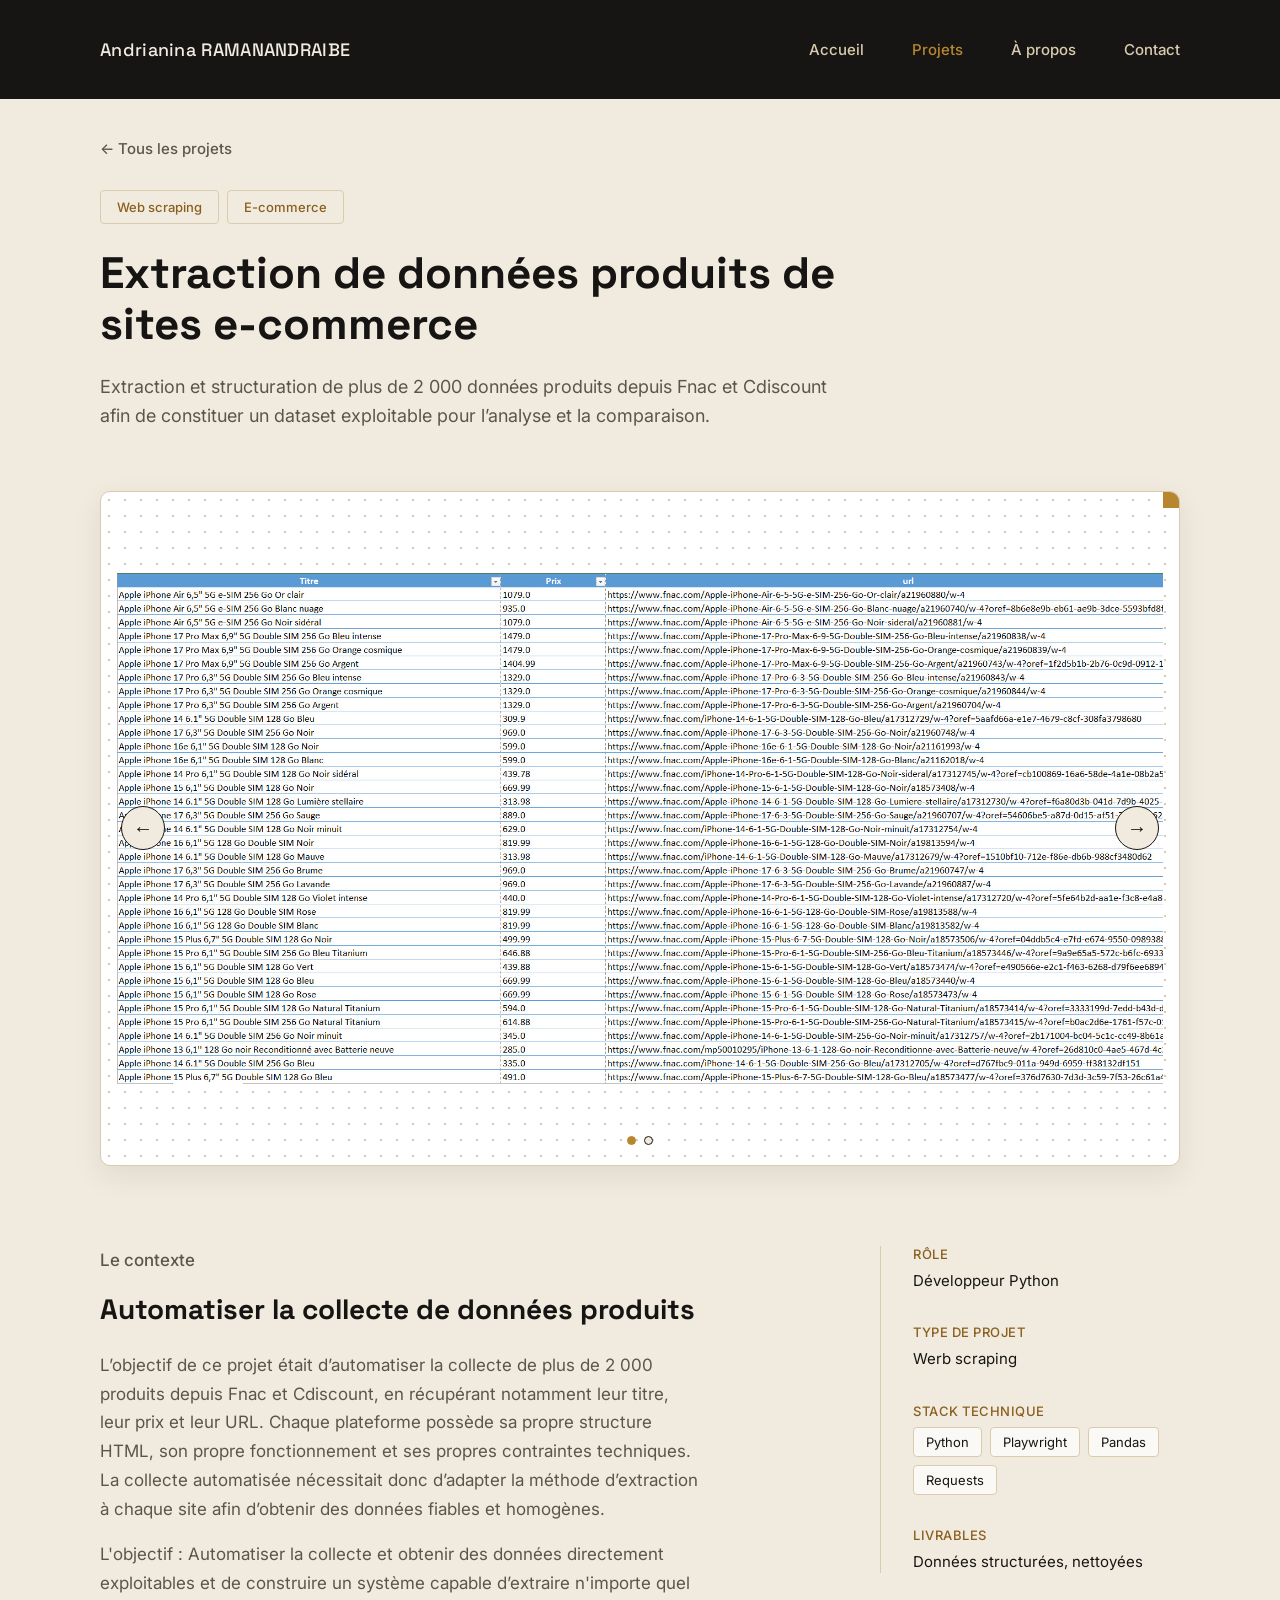
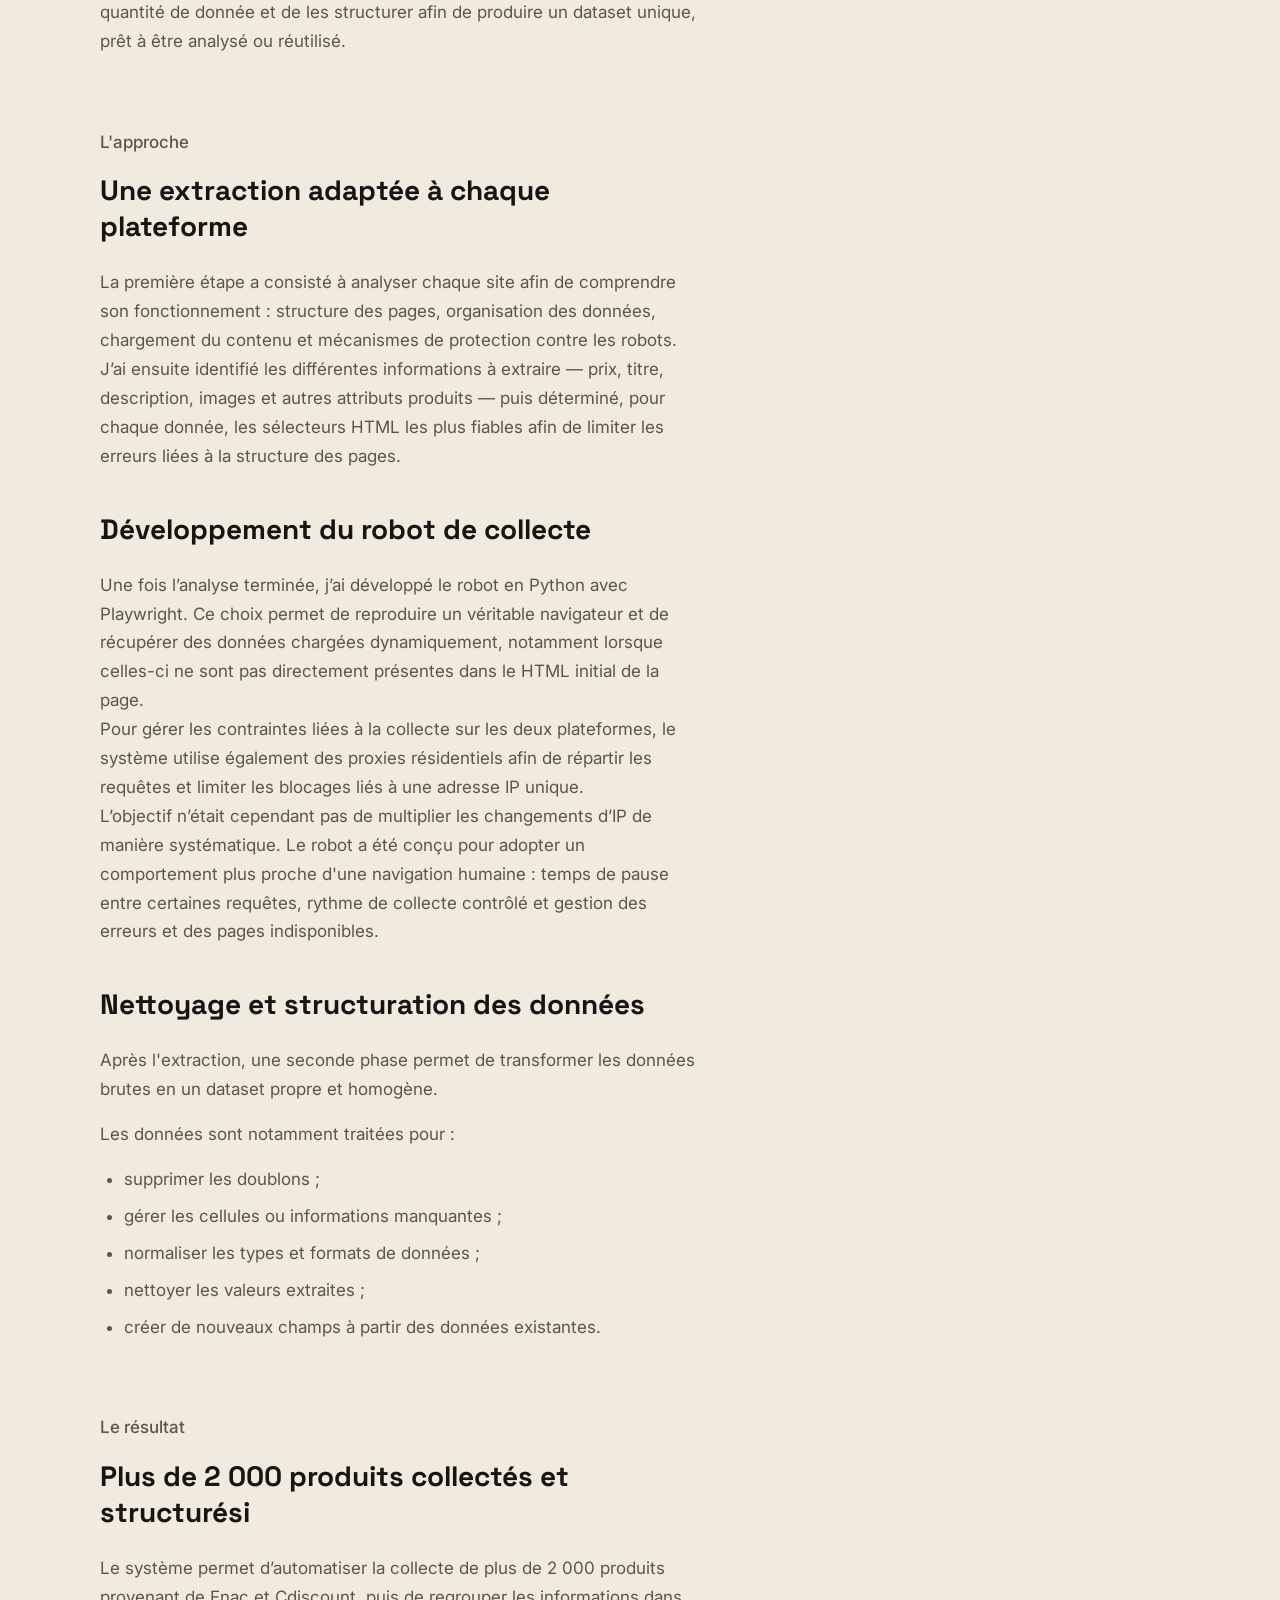
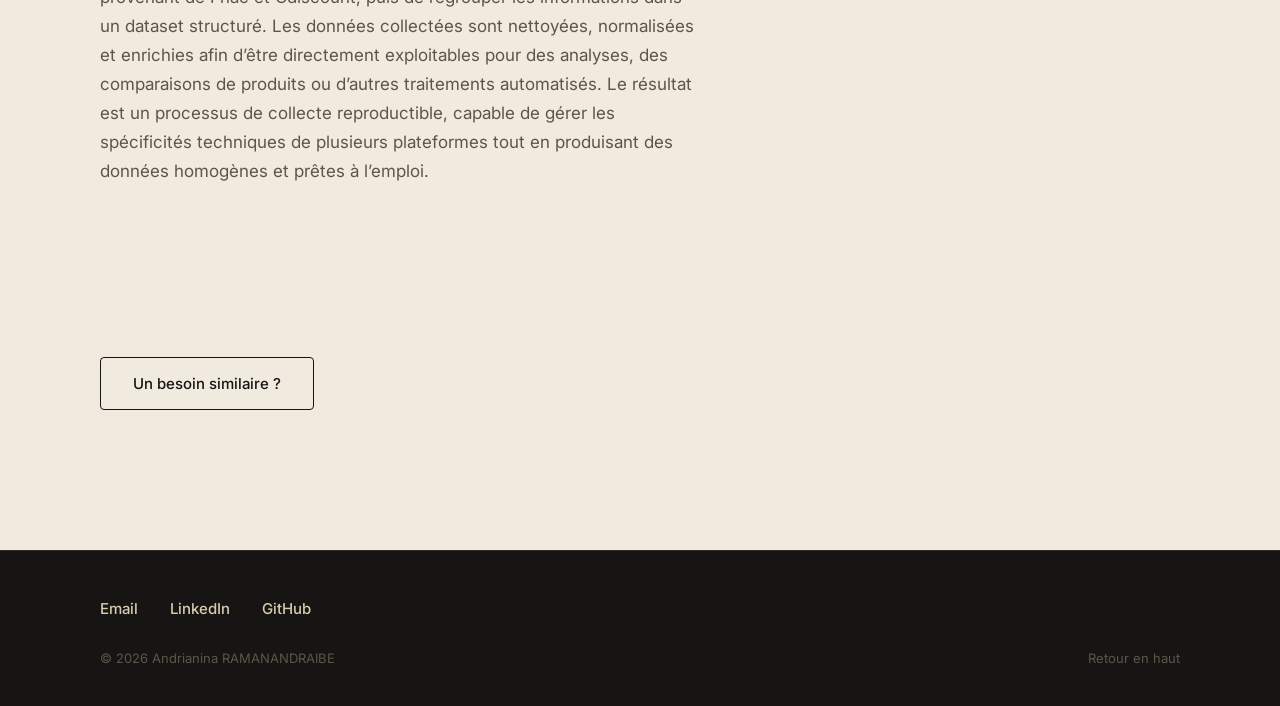
==== commit e449879e: "Mise a jour des pages projets" ====
--- a/project1.html
+++ b/project1.html
@@ -30,7 +30,7 @@
       <span>Web scraping</span>
       <span>E-commerce</span>
     </div>
-    <h1>Extraction de données produits e-commerce</h1>
+    <h1>Extraction de données produits de sites e-commerce</h1>
     <p class="project-hero-summary">
       Extraction et structuration de plus de 2 000 données produits depuis Fnac et Cdiscount 
       afin de constituer un dataset exploitable pour l’analyse et la comparaison.
